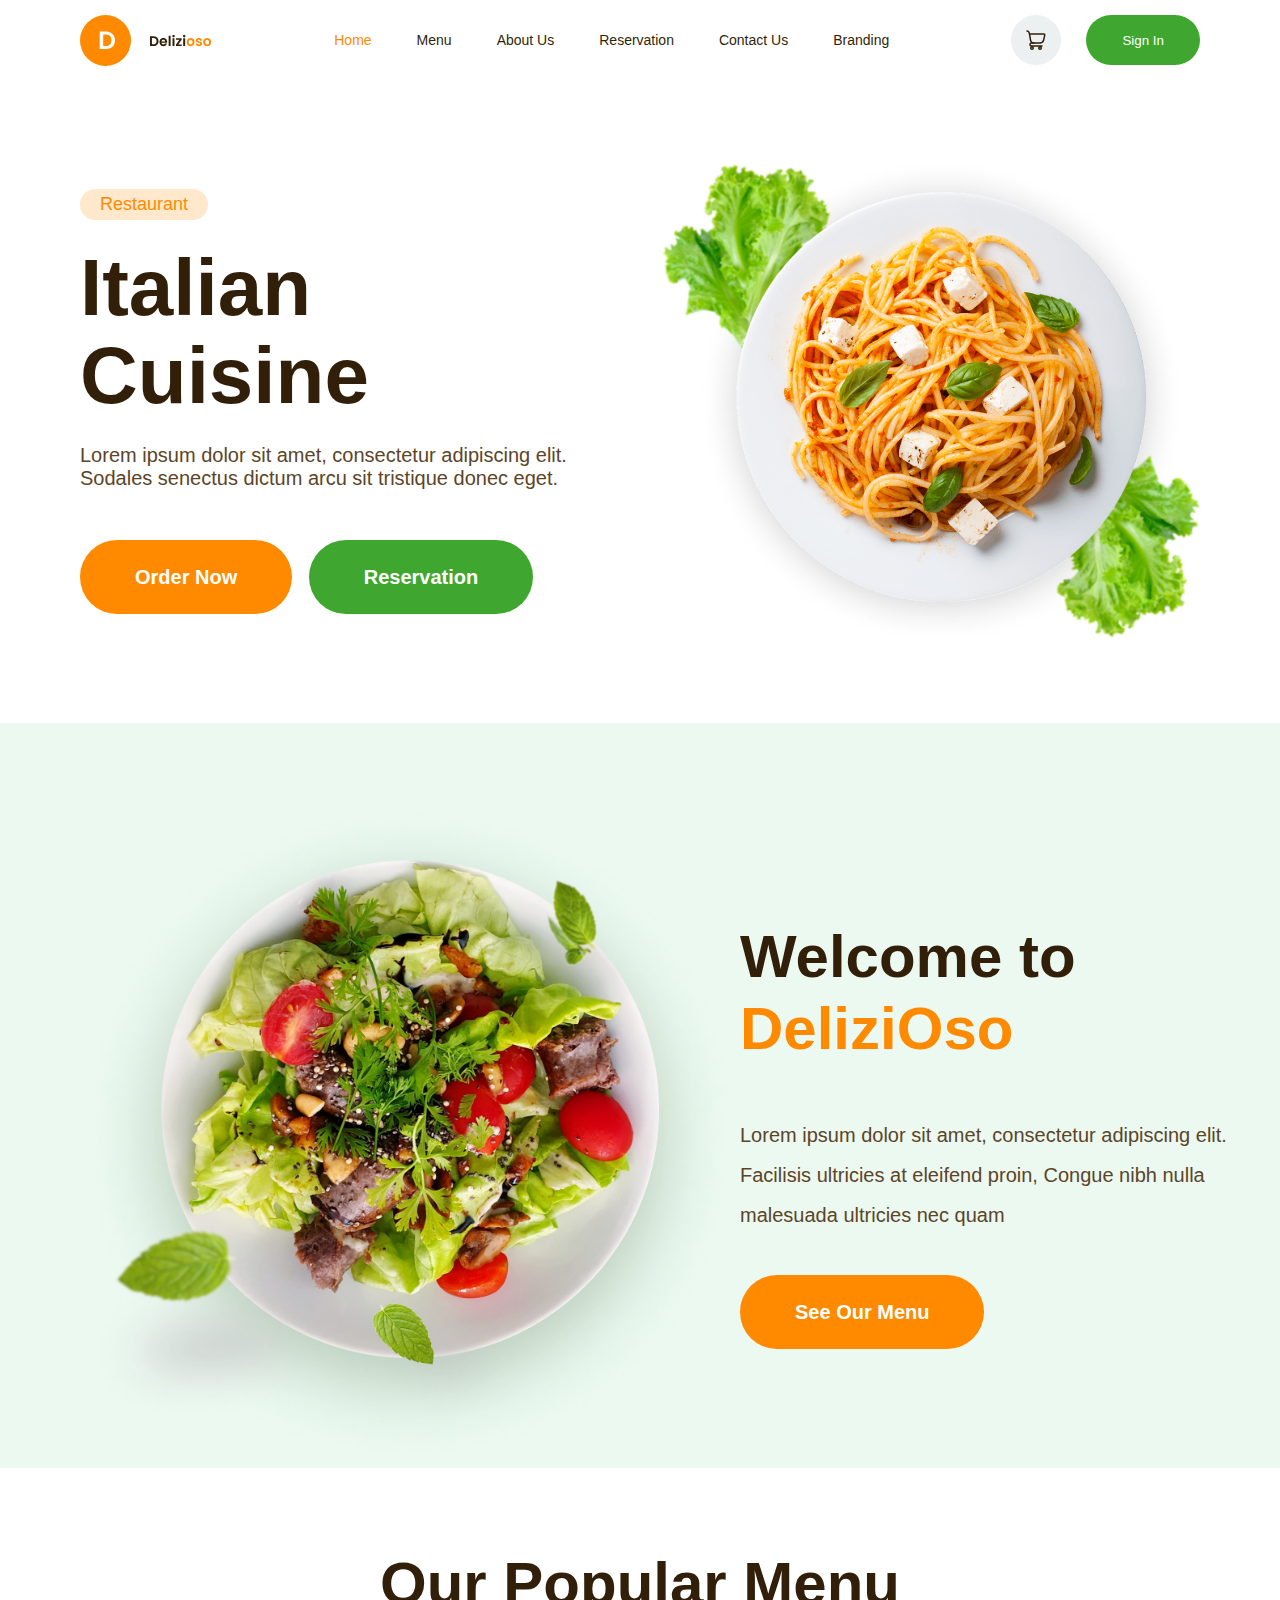
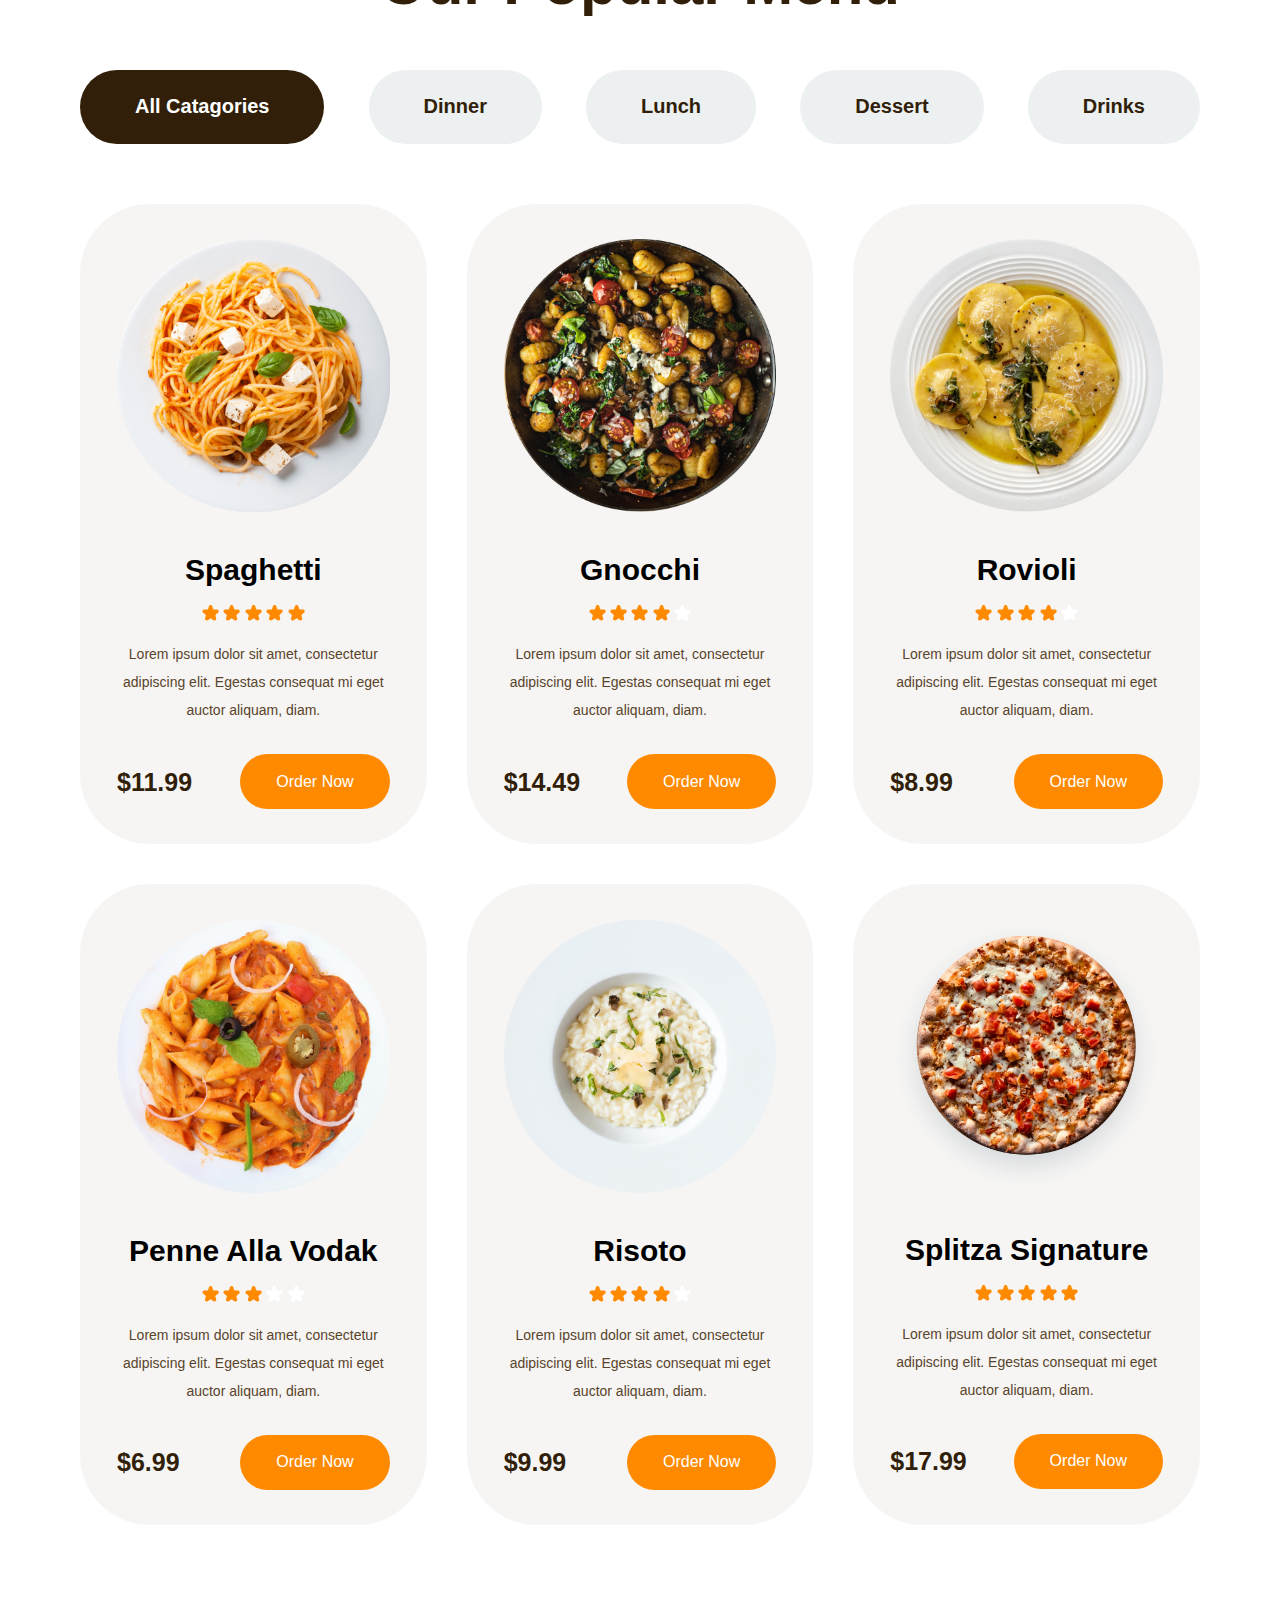
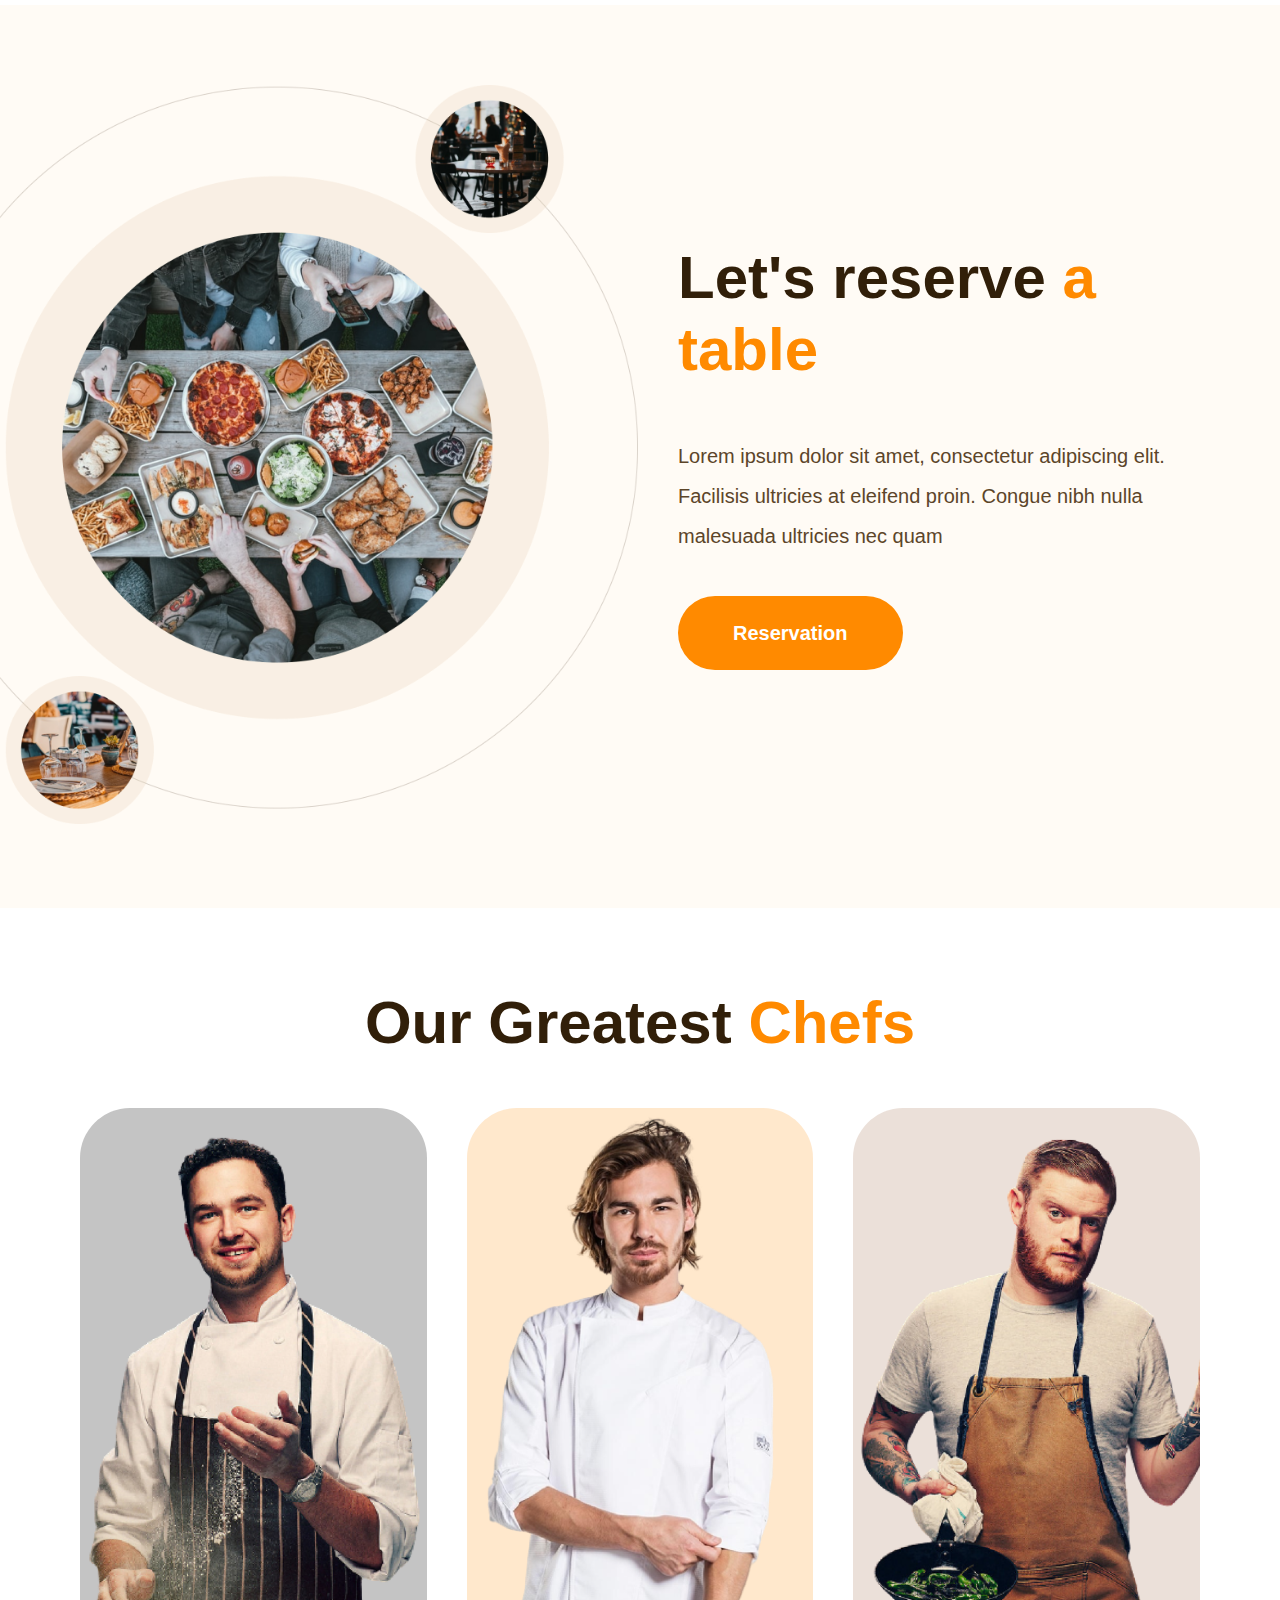
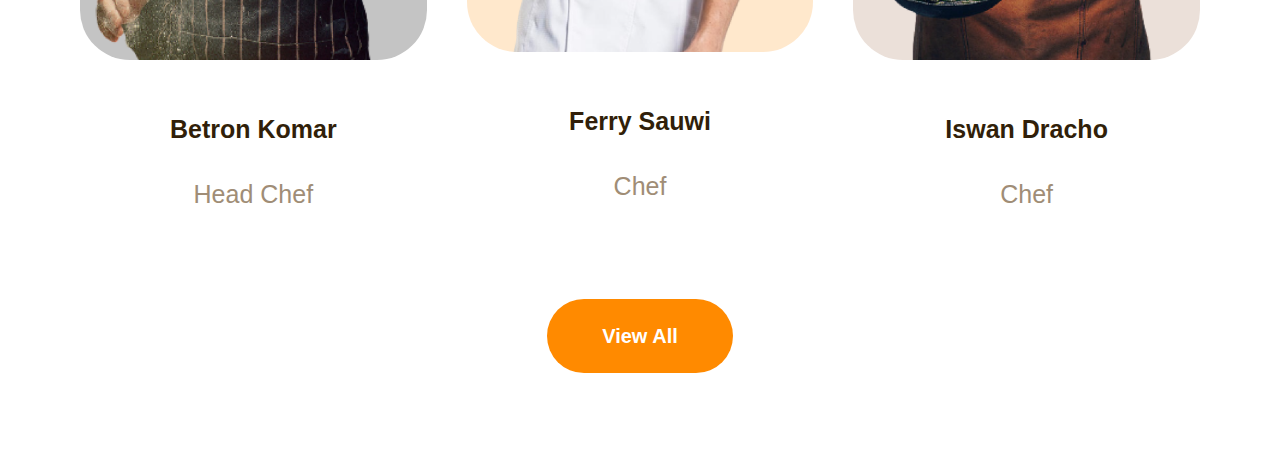
==== index.html @ f84aab70 "Create Chefs Section" ====
<!DOCTYPE html>
<html lang="en">
    <head>
        <meta charset="UTF-8" />
        <meta http-equiv="X-UA-Compatible" content="IE=edge" />
        <meta name="viewport" content="width=device-width, initial-scale=1.0" />
        <title>Restaurant Website</title>
        <link rel="stylesheet" href="./base.css" />
        <link rel="stylesheet" href="./styles.css" />
    </head>
    <body>
        <header class="header">
            <nav class="navigation">
                <img
                    src="./assets/logo-white.svg"
                    alt="DeliziOso"
                    class="logo-white"
                />
                <ul class="navigation__links">
                    <li><a href="" id="navigation__link">Home</a></li>
                    <li><a href="">Menu</a></li>
                    <li><a href="">About Us</a></li>
                    <li><a href="">Reservation</a></li>
                    <li><a href="">Contact Us</a></li>
                    <li><a href="./branding.html">Branding</a></li>
                </ul>
                <div class="navigation__actions">
                    <figure>
                        <img src="./assets/cart.svg" alt="Shopping Cart" />
                    </figure>
                    <button class="btn-small-green">Sign In</button>
                </div>
            </nav>
        </header>
        <section id="hero-section">
            <div class="hero-section__container">
                <div class="hero-section__left">
                    <span>Restaurant</span>
                    <h1 class="hero-section__heading">Italian Cuisine</h1>
                    <p class="hero-section__description">
                        Lorem ipsum dolor sit amet, consectetur adipiscing elit.
                        Sodales senectus dictum arcu sit tristique donec eget.
                    </p>
                    <div class="hero-section__cta">
                        <button class="btn-large-orange">Order Now</button>
                        <button class="btn-large-green">Reservation</button>
                    </div>
                </div>

                <div class="hero-section__right">
                    <img
                        src="./assets/hero.png"
                        alt="Spaghetti"
                        class="hero-section__img"
                    />
                </div>
            </div>
        </section>
        <section id="welcome-section">
            <div class="welcome-section__container">
                <figure class="welcome-section__left">
                    <img src="./assets/salad.png" alt="Salad" />
                </figure>

                <div class="welcome-section__right">
                    <h2>Welcome to <span>DeliziOso</span></h2>
                    <p>
                        Lorem ipsum dolor sit amet, consectetur adipiscing elit.
                        Facilisis ultricies at eleifend proin, Congue nibh nulla
                        malesuada ultricies nec quam
                    </p>
                    <button class="btn-large-orange">See Our Menu</button>
                </div>
            </div>
        </section>
        <section id="menu-section">
            <div class="menu-section__container">
                <h2>Our Popular Menu</h2>
                <div class="menu-section__filters">
                    <button class="btn-large-black">All Catagories</button>
                    <button class="btn-large-grey">Dinner</button>
                    <button class="btn-large-grey">Lunch</button>
                    <button class="btn-large-grey">Dessert</button>
                    <button class="btn-large-grey">Drinks</button>
                </div>
                <div class="menu-section__meals">
                    <div class="card">
                        <img
                            src="./assets/menu-spaghetti.png"
                            alt="Spaghetti"
                            class="card__img"
                        />
                        <h3 class="card__title">Spaghetti</h3>
                        <div class="menu-section__stars">
                            <img src="./assets/star-filled.svg" alt="" />
                            <img src="./assets/star-filled.svg" alt="" />
                            <img src="./assets/star-filled.svg" alt="" />
                            <img src="./assets/star-filled.svg" alt="" />
                            <img src="./assets/star-filled.svg" alt="" />
                        </div>
                        <p class="card__text">
                            Lorem ipsum dolor sit amet, consectetur adipiscing
                            elit. Egestas consequat mi eget auctor aliquam,
                            diam.
                        </p>
                        <div class="card__footer">
                            <span class="menu-section__price">$11.99</span>
                            <button class="btn-md-orange">Order Now</button>
                        </div>
                    </div>
                    <div class="card">
                        <img
                            src="./assets/menu-gnocchi.png"
                            alt="Gnocchi"
                            class="card__img"
                        />
                        <h3 class="card__title">Gnocchi</h3>
                        <div class="menu-section__stars">
                            <img src="./assets/star-filled.svg" alt="" />
                            <img src="./assets/star-filled.svg" alt="" />
                            <img src="./assets/star-filled.svg" alt="" />
                            <img src="./assets/star-filled.svg" alt="" />
                            <img src="./assets/star-empty.svg" alt="" />
                        </div>
                        <p class="card__text">
                            Lorem ipsum dolor sit amet, consectetur adipiscing
                            elit. Egestas consequat mi eget auctor aliquam,
                            diam.
                        </p>
                        <div class="card__footer">
                            <span class="menu-section__price">$14.49</span>
                            <button class="btn-md-orange">Order Now</button>
                        </div>
                    </div>
                    <div class="card">
                        <img
                            src="./assets/menu-rovioli.png"
                            alt="Rovioli"
                            class="card__img"
                        />
                        <h3 class="card__title">Rovioli</h3>
                        <div class="menu-section__stars">
                            <img src="./assets/star-filled.svg" alt="" />
                            <img src="./assets/star-filled.svg" alt="" />
                            <img src="./assets/star-filled.svg" alt="" />
                            <img src="./assets/star-filled.svg" alt="" />
                            <img src="./assets/star-empty.svg" alt="" />
                        </div>
                        <p class="card__text">
                            Lorem ipsum dolor sit amet, consectetur adipiscing
                            elit. Egestas consequat mi eget auctor aliquam,
                            diam.
                        </p>
                        <div class="card__footer">
                            <span class="menu-section__price">$8.99</span>
                            <button class="btn-md-orange">Order Now</button>
                        </div>
                    </div>
                    <div class="card">
                        <img
                            src="./assets/menu-penne-alla-vodak.png"
                            alt="Penne-Alla-Vodak"
                            class="card__img"
                        />
                        <h3 class="card__title">Penne Alla Vodak</h3>
                        <div class="menu-section__stars">
                            <img src="./assets/star-filled.svg" alt="" />
                            <img src="./assets/star-filled.svg" alt="" />
                            <img src="./assets/star-filled.svg" alt="" />
                            <img src="./assets/star-empty.svg" alt="" />
                            <img src="./assets/star-empty.svg" alt="" />
                        </div>
                        <p class="card__text">
                            Lorem ipsum dolor sit amet, consectetur adipiscing
                            elit. Egestas consequat mi eget auctor aliquam,
                            diam.
                        </p>
                        <div class="card__footer">
                            <span class="menu-section__price">$6.99</span>
                            <button class="btn-md-orange">Order Now</button>
                        </div>
                    </div>
                    <div class="card">
                        <img
                            src="./assets/menu-risoto.png"
                            alt="Risoto"
                            class="card__img"
                        />
                        <h3 class="card__title">Risoto</h3>
                        <div class="menu-section__stars">
                            <img src="./assets/star-filled.svg" alt="" />
                            <img src="./assets/star-filled.svg" alt="" />
                            <img src="./assets/star-filled.svg" alt="" />
                            <img src="./assets/star-filled.svg" alt="" />
                            <img src="./assets/star-empty.svg" alt="" />
                        </div>
                        <p class="card__text">
                            Lorem ipsum dolor sit amet, consectetur adipiscing
                            elit. Egestas consequat mi eget auctor aliquam,
                            diam.
                        </p>
                        <div class="card__footer">
                            <span class="menu-section__price">$9.99</span>
                            <button class="btn-md-orange">Order Now</button>
                        </div>
                    </div>
                    <div class="card">
                        <img
                            src="./assets/menu-splitza.png"
                            alt="Splitza Signature"
                            class="card__img"
                        />
                        <h3 class="card__title">Splitza Signature</h3>
                        <div class="menu-section__stars">
                            <img src="./assets/star-filled.svg" alt="" />
                            <img src="./assets/star-filled.svg" alt="" />
                            <img src="./assets/star-filled.svg" alt="" />
                            <img src="./assets/star-filled.svg" alt="" />
                            <img src="./assets/star-filled.svg" alt="" />
                        </div>
                        <p class="card__text">
                            Lorem ipsum dolor sit amet, consectetur adipiscing
                            elit. Egestas consequat mi eget auctor aliquam,
                            diam.
                        </p>
                        <div class="card__footer">
                            <span class="menu-section__price">$17.99</span>
                            <button class="btn-md-orange">Order Now</button>
                        </div>
                    </div>
                </div>
            </div>
        </section>
        <section id="reservation-section">
            <div class="reservation-section__container">
                <figure class="reservation-section__left">
                    <img
                        src="./assets/reservation.png"
                        alt="People gathering for food"
                    />
                </figure>

                <div class="reservation-section__right">
                    <h2>Let's reserve <span>a table</span></h2>
                    <p>
                        Lorem ipsum dolor sit amet, consectetur adipiscing elit.
                        Facilisis ultricies at eleifend proin. Congue nibh nulla
                        malesuada ultricies nec quam
                    </p>
                    <button class="btn-large-orange">Reservation</button>
                </div>
            </div>
        </section>
        <section id="chefs-section">
            <div class="chefs-section__container">
                <h2>Our Greatest <span>Chefs</span></h2>
                <div class="chefs-section__chefs">
                    <div class="chefs-section__chef">
                        <img src="./assets/betran.png" alt="Betran Chef" />
                        <h4>Betron Komar</h4>
                        <p>Head Chef</p>
                    </div>

                    <div class="chefs-section__chef">
                        <img src="./assets/ferry.png" alt="Ferry Chef" />
                        <h4>Ferry Sauwi</h4>
                        <p>Chef</p>
                    </div>

                    <div class="chefs-section__chef">
                        <img src="./assets/iswan.png" alt="Iswan Chef" />
                        <h4>Iswan Dracho</h4>
                        <p>Chef</p>
                    </div>
                </div>
                <button class="btn-large-orange">View All</button>
            </div>
        </section>
    </body>
</html>
---- base.css ----
* {
    padding: 0;
    margin: 0;
    box-sizing: border-box;
}

body {
    font-family: "Poppins", sans-serif;
}

ul {
    list-style-type: none;
}

a {
    text-decoration: none;
}

.btn-small-green {
    height: 50px;
    color: #ffffff;
    background-color: #3fa72f;
    border-radius: 133px;
    border: none;
    padding-left: 36px;
    padding-right: 36px;
    cursor: pointer;
}

.btn-large-green {
    height: 74px;
    color: #ffffff;
    font-size: 20px;
    font-weight: 600;
    background-color: #3fa72f;
    border: none;
    border-radius: 162px;
    padding-right: 55px;
    padding-left: 55px;
    cursor: pointer;
}

.btn-large-orange {
    height: 74px;
    color: #ffffff;
    font-size: 20px;
    font-weight: 600;
    background-color: #ff8a00;
    border: none;
    border-radius: 162px;
    padding-right: 55px;
    padding-left: 55px;
    cursor: pointer;
}

.btn-md-orange {
    height: 55px;
    color: #ffffff;
    font-size: 16px;
    font-weight: 400;
    background-color: #ff8a00;
    border: none;
    border-radius: 162px;
    padding-right: 36px;
    padding-left: 36px;
    cursor: pointer;
}

.btn-large-black {
    height: 74px;
    color: #ffffff;
    font-size: 20px;
    font-weight: 600;
    background-color: #311f09;
    border: none;
    border-radius: 162px;
    padding-right: 55px;
    padding-left: 55px;
    cursor: pointer;
}

.btn-large-grey {
    height: 74px;
    color: #311f09;
    font-size: 20px;
    font-weight: 600;
    background-color: #ecf0f1;
    border: none;
    border-radius: 162px;
    padding-right: 55px;
    padding-left: 55px;
    cursor: pointer;
}

.btn-large-white {
    height: 74px;
    color: #311f09;
    font-size: 20px;
    font-weight: 600;
    background-color: #ffffff;
    border: none;
    border-radius: 162px;
    padding-right: 55px;
    padding-left: 55px;
    cursor: pointer;
---- styles.css ----
/* Header */

.header {
    height: 80px;
}

.logo-white {
    height: 51px;
}

.navigation {
    max-width: 1440px;
    margin: 0 auto;

    display: flex;
    justify-content: space-between;
    align-items: center;
    height: 100%;
    padding-left: 80px;
    padding-right: 80px;
}

.navigation__links {
    display: flex;
    gap: 45px;
    align-items: center;
}

.navigation__links li a {
    color: #311f09;
    font-size: 14px;
}

.navigation__links li a:hover {
    color: #ff8a00;
}

#navigation__link {
    color: #ff8a00;
}

/* .navigation__links li:first-child a {
    color: #ff8a00;
} */

/* .navigation__links .navigation__link {
    color: #ff8a00;
} */

.navigation__actions {
    display: flex;
    align-items: center;
    /* gap: 25px; */
}

.navigation__actions img {
    height: 24px;
    width: 24px;
}

.navigation__actions figure {
    height: 50px;
    width: 50px;
    background-color: #ecf0f1;
    border-radius: 50%;
    display: flex;
    align-items: center;
    justify-content: center;
    margin-right: 25px;
}

/* Hero Section */

.hero-section__container {
    max-width: 1440px;
    /*padding-left: 80px;
    padding-right: 80px;
    padding-top: 80px;
    padding-bottom: 80px;*/
    padding: 80px;
    margin: 0 auto;

    display: flex;
    align-items: center;
    gap: 40px;
}

.hero-section__left {
    width: 50%;
}

.hero-section__right {
    width: 50%;
}

.hero-section__img {
    width: 100%;
    height: auto;
}

.hero-section__left span {
    display: block;
    width: max-content;
    margin-bottom: 24px;
    background-color: #ff8a0033;
    color: #ff8a00;
    font-size: 18px;
    border-radius: 123px;
    padding: 5px 20px;
}

.hero-section__heading {
    margin-bottom: 24px;
    color: #311f09;
    font-size: 80px;
    font-weight: 600;
    line-height: 88px;
}

.hero-section__description {
    margin-bottom: 50px;
    color: #5c4529;
    font-size: 20px;
}

.hero-section__cta button:first-child {
    margin-right: 12px;
}

/* Welcome Section */

#welcome-section {
    background-color: #3fc66e1a;
}

.welcome-section__container {
    max-width: 1440px;
    margin: 0 auto;

    display: flex;
    align-items: center;
    padding-top: 80px;
    padding-left: 80px;
}

.welcome-section__left {
    width: 55%;
}

.welcome-section__left img {
    width: 100%;
    height: auto;
}

.welcome-section__right {
    width: 45%;
}

.welcome-section__right h2 {
    font-size: 60px;
    line-height: 72px;
    color: #311f09;
    margin-bottom: 50px;
}

.welcome-section__right h2 span {
    color: #ff8a00;
}

.welcome-section__right p {
    color: #5c4529;
    font-size: 20px;
    line-height: 40px;
    margin-bottom: 40px;
}

/* Menu Section */

.menu-section__container {
    max-width: 1440px;
    margin: 0 auto;
    padding: 80px;
}

.menu-section__container h2 {
    text-align: center;
    font-size: 60px;
    line-height: 72px;
    color: #311f09;
    margin-bottom: 50px;
}

.menu-section__filters {
    display: flex;
    justify-content: space-between;
    margin-bottom: 60px;
}

.menu-section__meals {
    display: flex;
    flex-wrap: wrap;
    gap: 40px;
}

.menu-section__stars {
    margin-bottom: 15px;
    margin-right: auto;
    margin-left: auto;
    width: max-content;
}

.menu-section__price {
    font-size: 25px;
    line-height: 38px;
    color: #311f09;
    font-weight: 600;
}

.card {
    width: calc((100% - 80px) / 3);

    padding: 35px 37px;
    background-color: #d0ccc733;
    border-radius: 70px;
}

.card__img {
    width: 100%;
    height: auto;
    margin-bottom: 24px;
}

.card__title {
    font-size: 30px;
    line-height: 60px;
    font-weight: 600;

    margin-bottom: 5px;
    text-align: center;
}

.card__text {
    font-size: 14px;
    line-height: 28px;
    color: #59442b;
    text-align: center;
    margin-bottom: 30px;
    text-align: center;
}

.card__footer {
    display: flex;
    align-items: center;
    justify-content: space-between;
}

/* Reservation Section */

#reservation-section {
    background-color: #fff4e766;
}

.reservation-section__container {
    padding-left: 0;
    padding-right: 80px;
    padding-top: 80px;
    padding-bottom: 80px;
    max-width: 1440px;
    margin: 0 auto;

    display: flex;
    align-items: center;
    gap: 40px;
}

.reservation-section__left {
    width: 55%;
}

.reservation-section__left img {
    width: 100%;
    height: auto;
}

.reservation-section__right {
    width: 45%;
}

.reservation-section__right h2 {
    font-size: 60px;
    line-height: 72px;
    color: #311f09;
    margin-bottom: 50px;
}

.reservation-section__right span {
    color: #ff8a00;
}

.reservation-section__right p {
    color: #5c4529;
    font-size: 20px;
    line-height: 40px;
    margin-bottom: 40px;
}

/* Chefs Section */

#chefs-section {
    text-align: center;
}

.chefs-section__container {
    max-width: 1440px;
    margin: 0 auto;
    padding: 80px;
}

.chefs-section__container h2 {
    font-size: 60px;
    line-height: 70px;
    color: #311f09;
    margin-bottom: 50px;
}

.chefs-section__container h2 span {
    color: #ff8a00;
}

.chefs-section__chefs {
    display: flex;
    gap: 40px;
    margin-bottom: 80px;
}

.chefs-section__container .btn-large-orange {
    display: block;
    margin: 0 auto;
}

.chefs-section__chef {
    width: calc((100% - 80px) / 3);
}

.chefs-section__chefs img {
    width: 100%;
    height: auto;
    border-radius: 50px;
    margin-bottom: 40px;
}

.chefs-section__chef:first-child img {
    background-color: #c4c4c4;
}

.chefs-section__chef:nth-child(2) img {
    background-color: #ff8a0033;
}

.chefs-section__chef:last-child img {
    background-color: #9d654233;
}

.chefs-section__chef h4 {
    margin-bottom: 15px;
    color: #311f09;
    font-weight: 600;
    font-size: 25px;
    line-height: 50px;
}

.chefs-section__chef p {
    color: #a08d76;
    font-weight: 400;
    font-size: 25px;
    line-height: 50px;
}
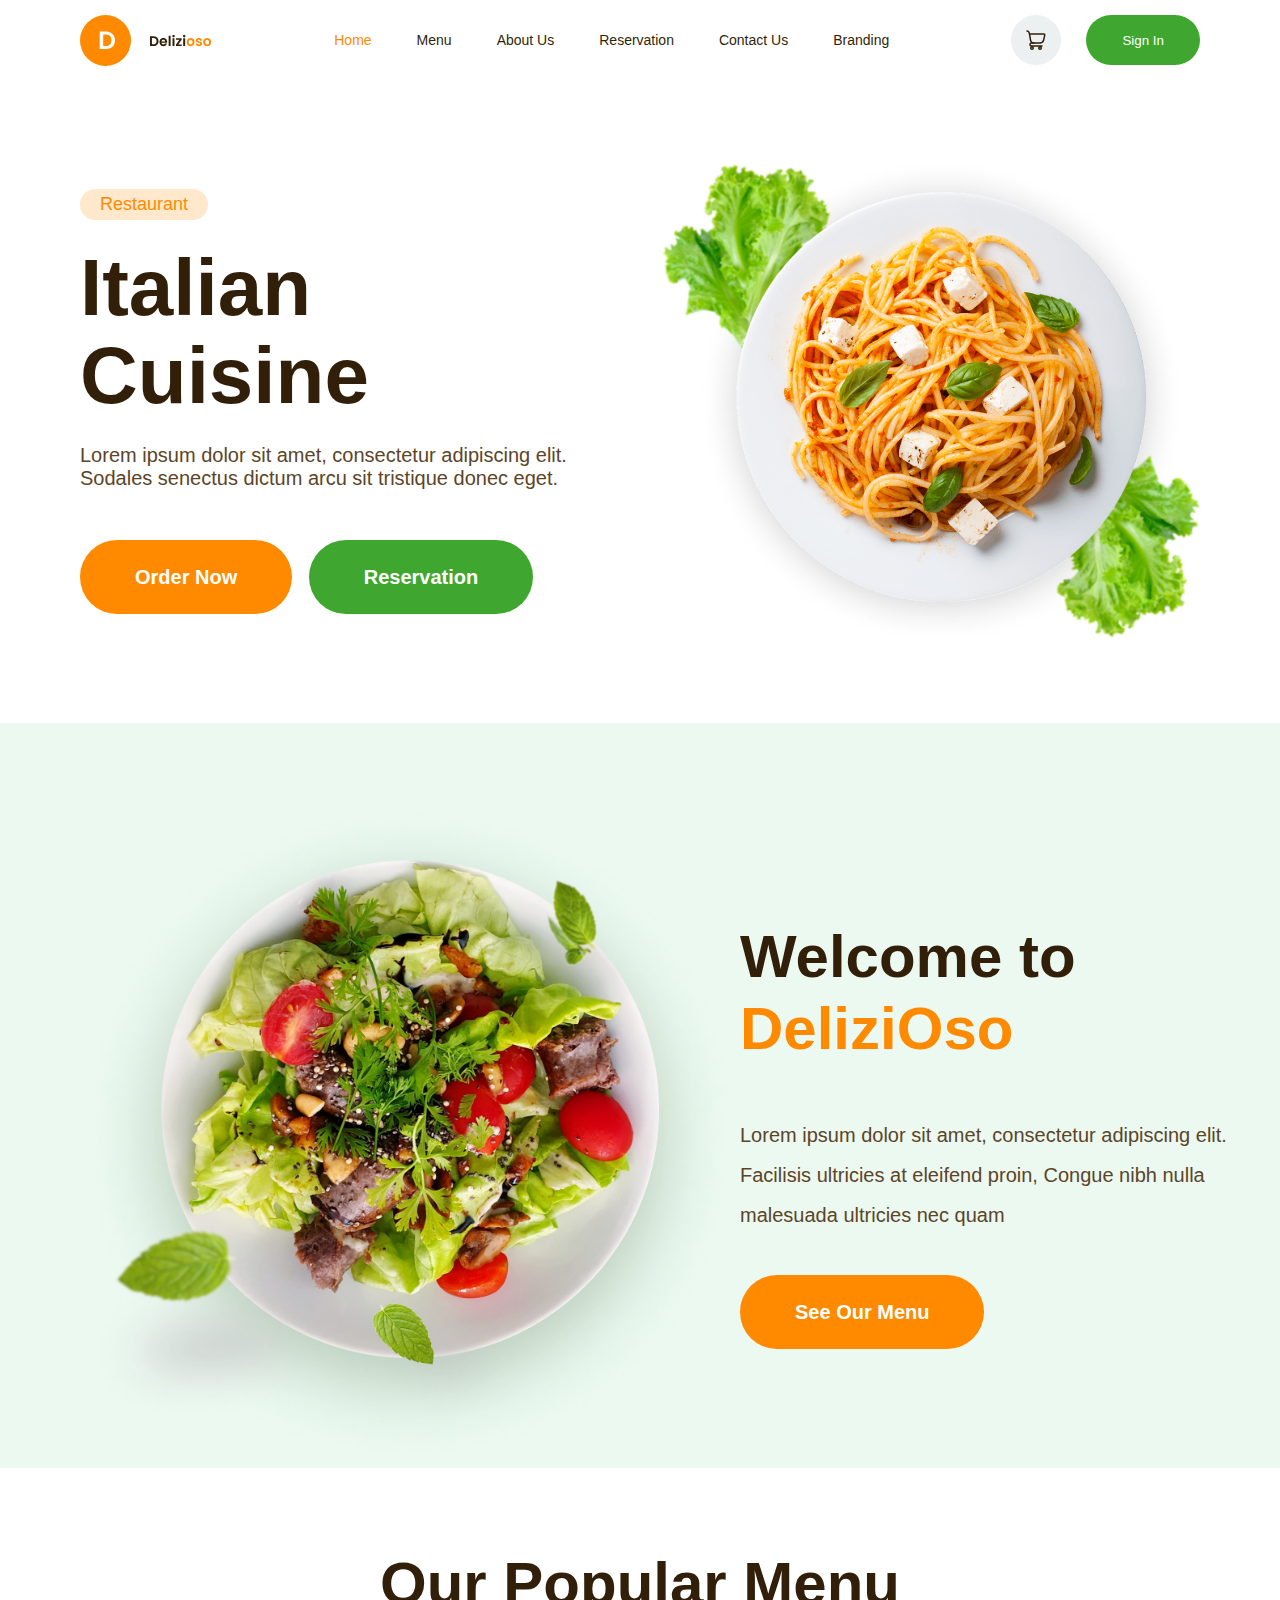
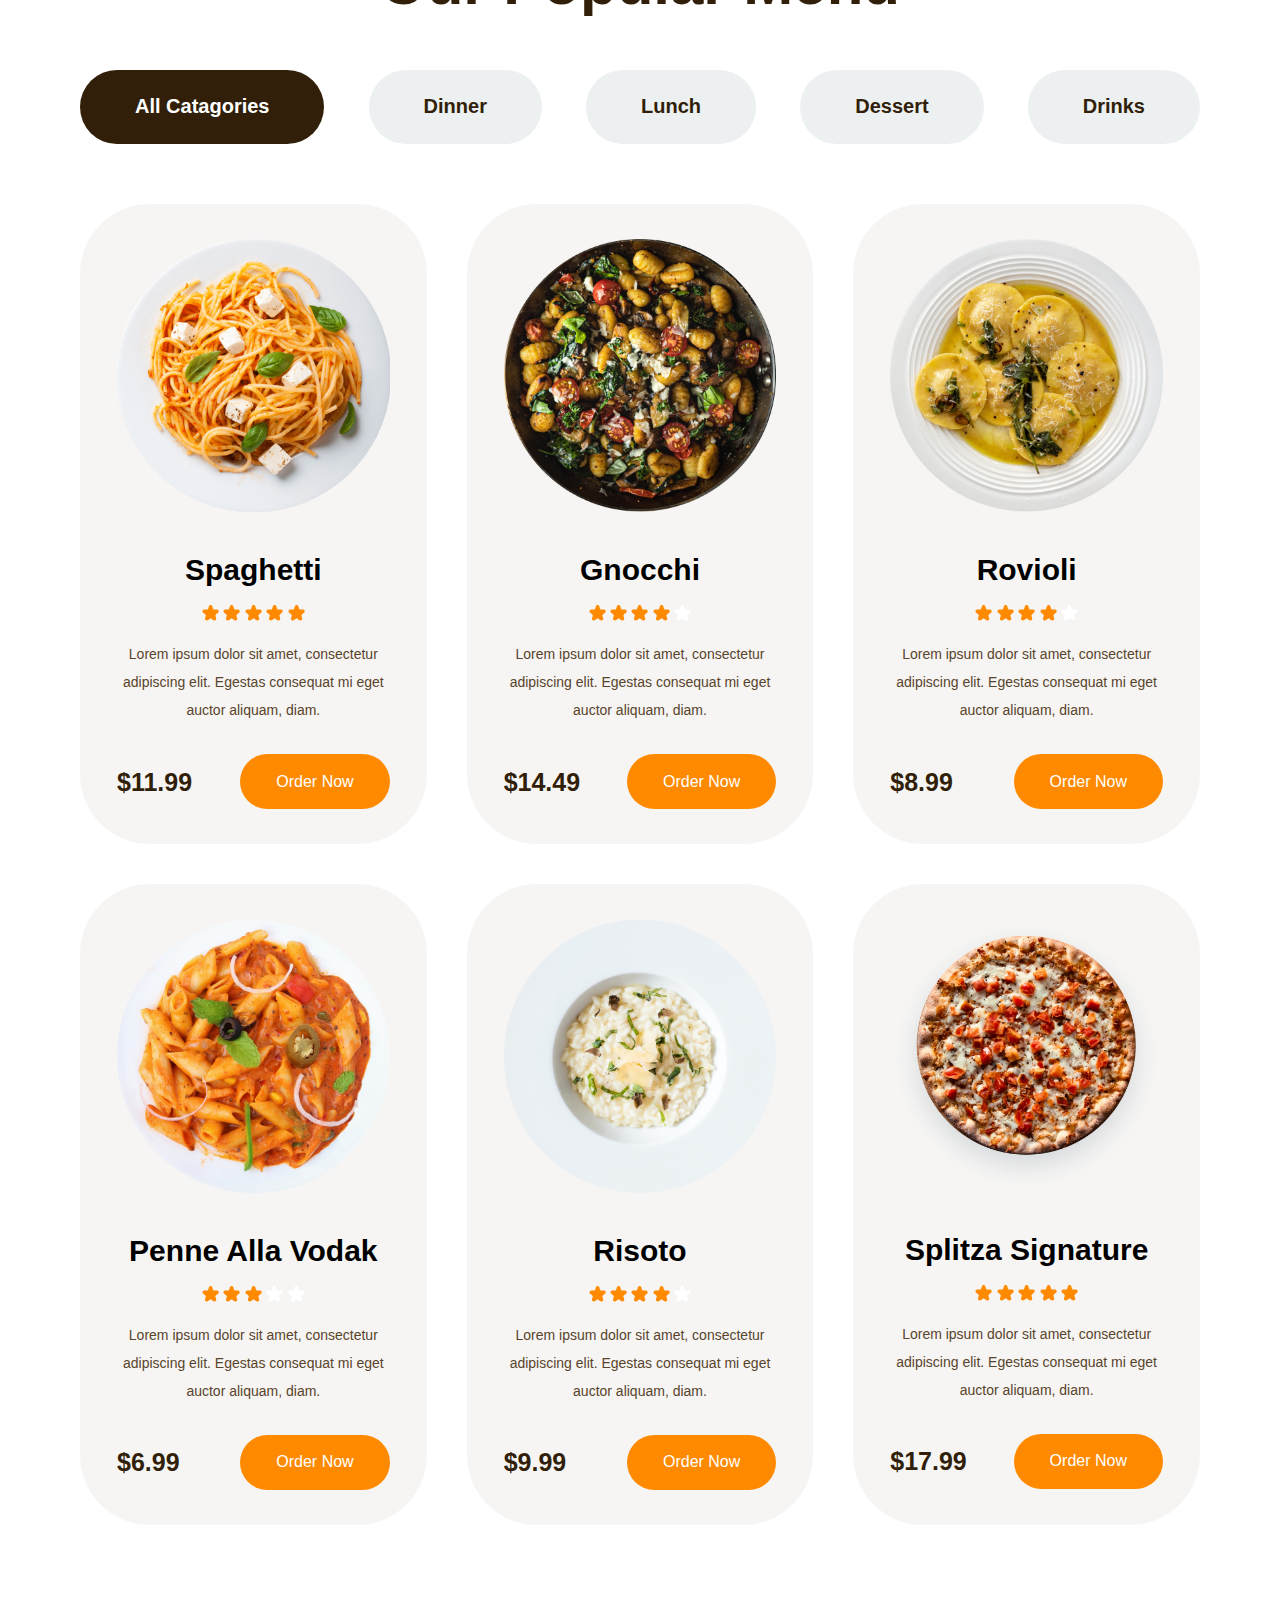
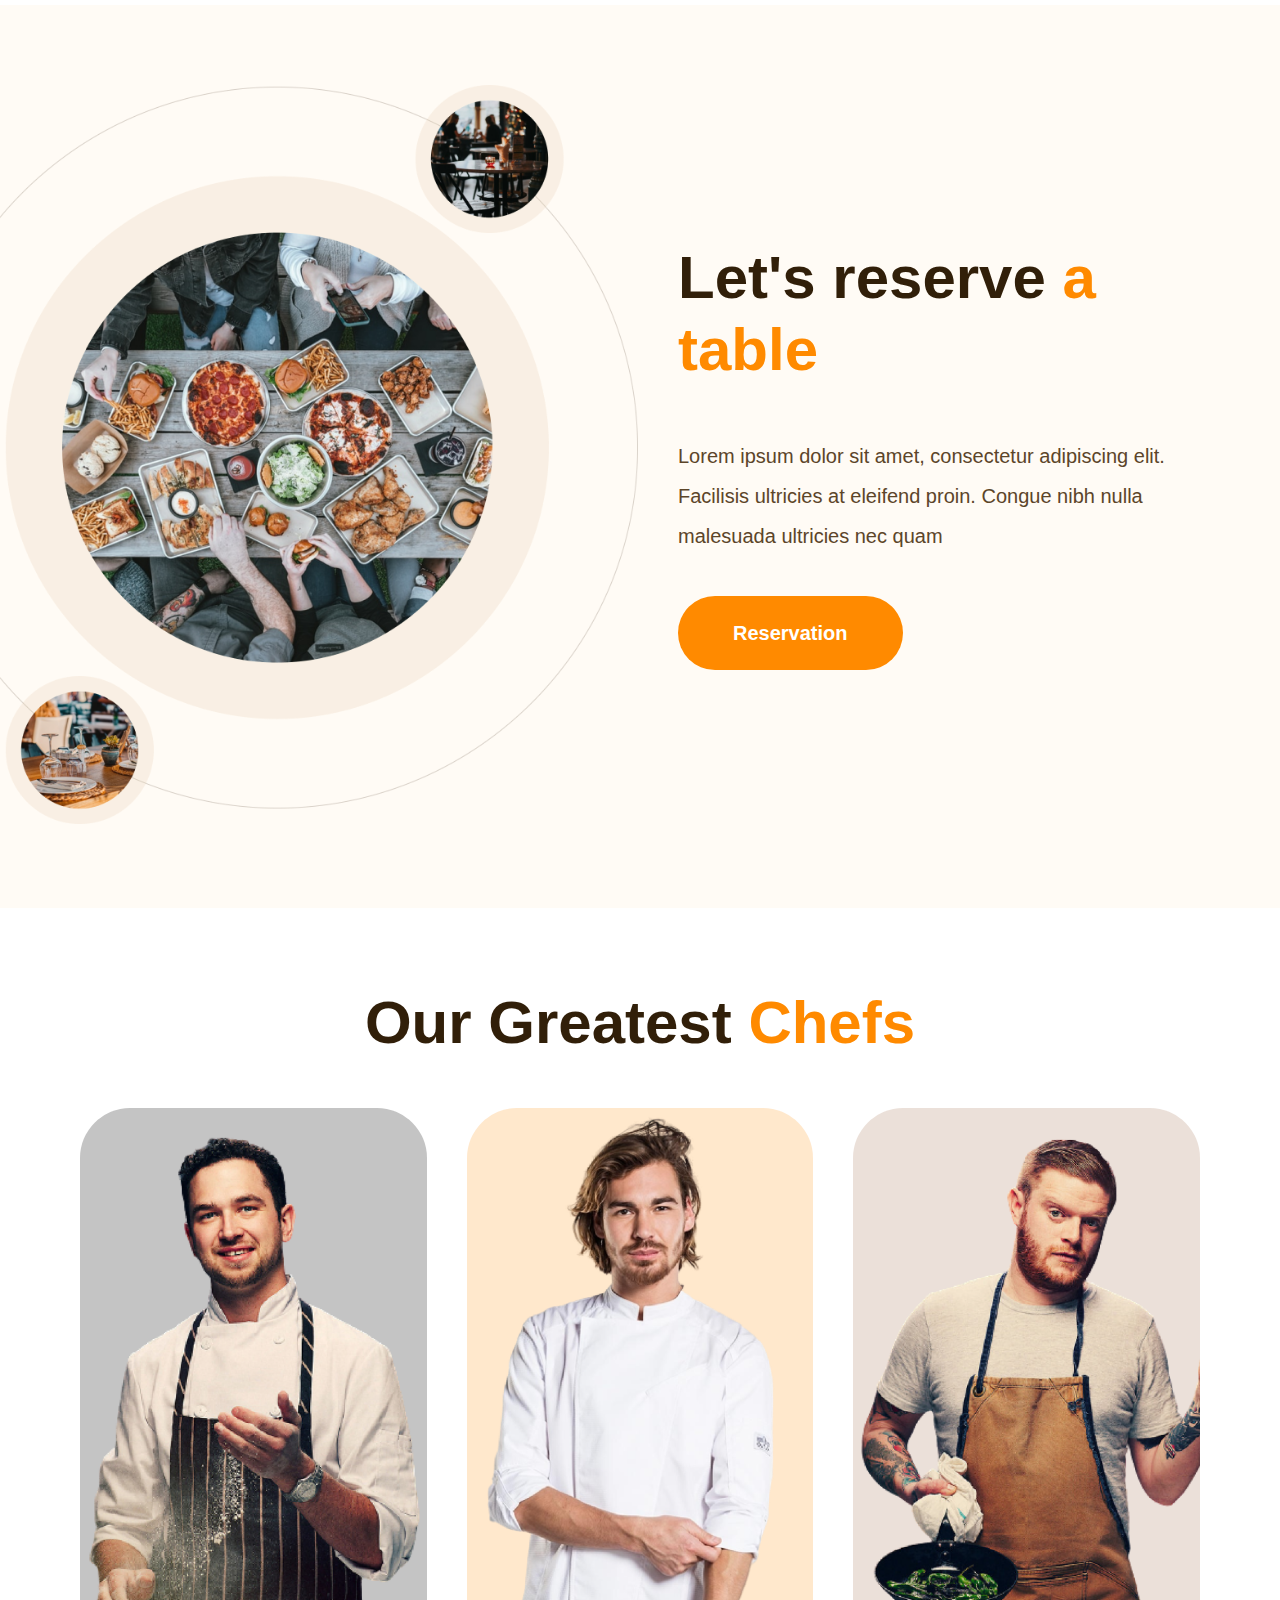
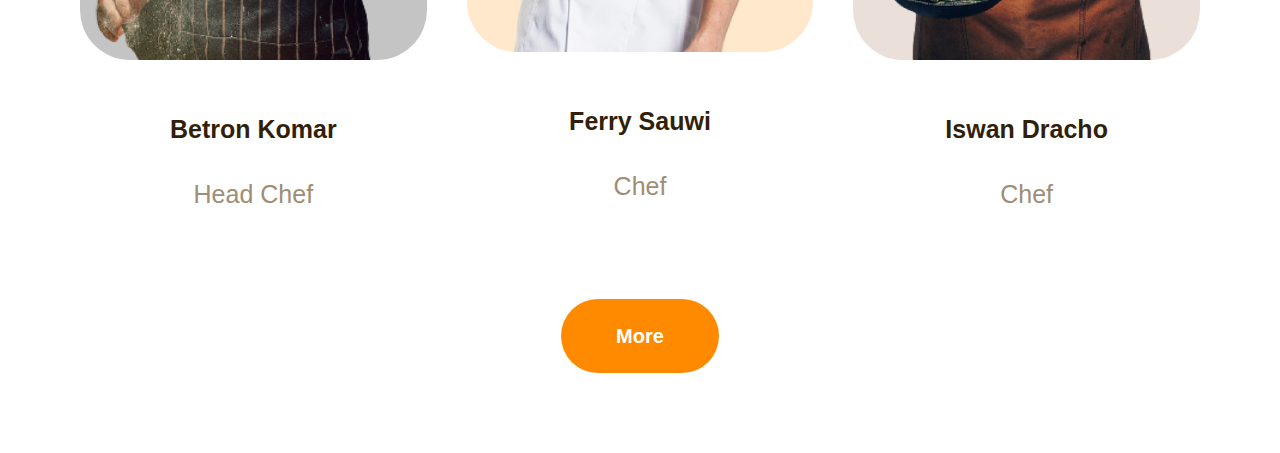
==== commit 17b6b50d: "Change button text" ====
--- a/index.html
+++ b/index.html
@@ -273,7 +273,7 @@
                         <p>Chef</p>
                     </div>
                 </div>
-                <button class="btn-large-orange">View All</button>
+                <button class="btn-large-orange">More</button>
             </div>
         </section>
     </body>
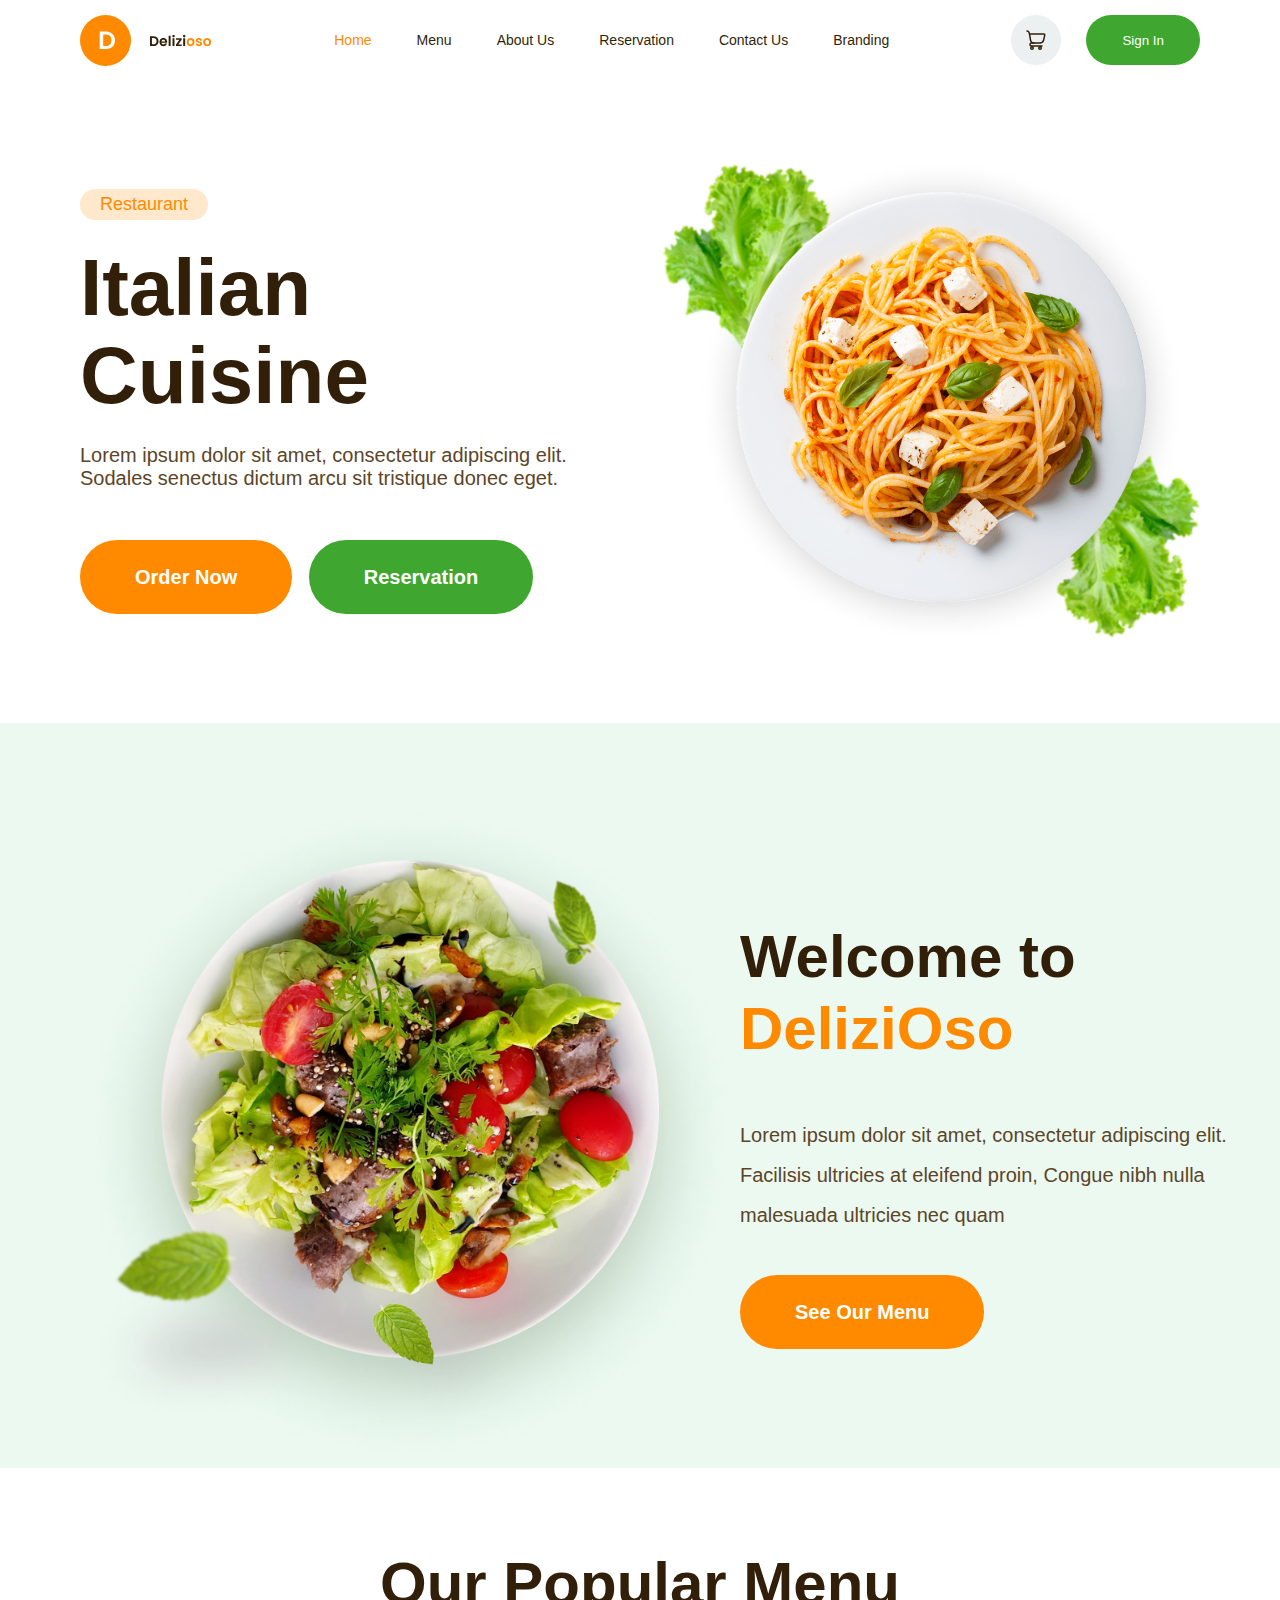
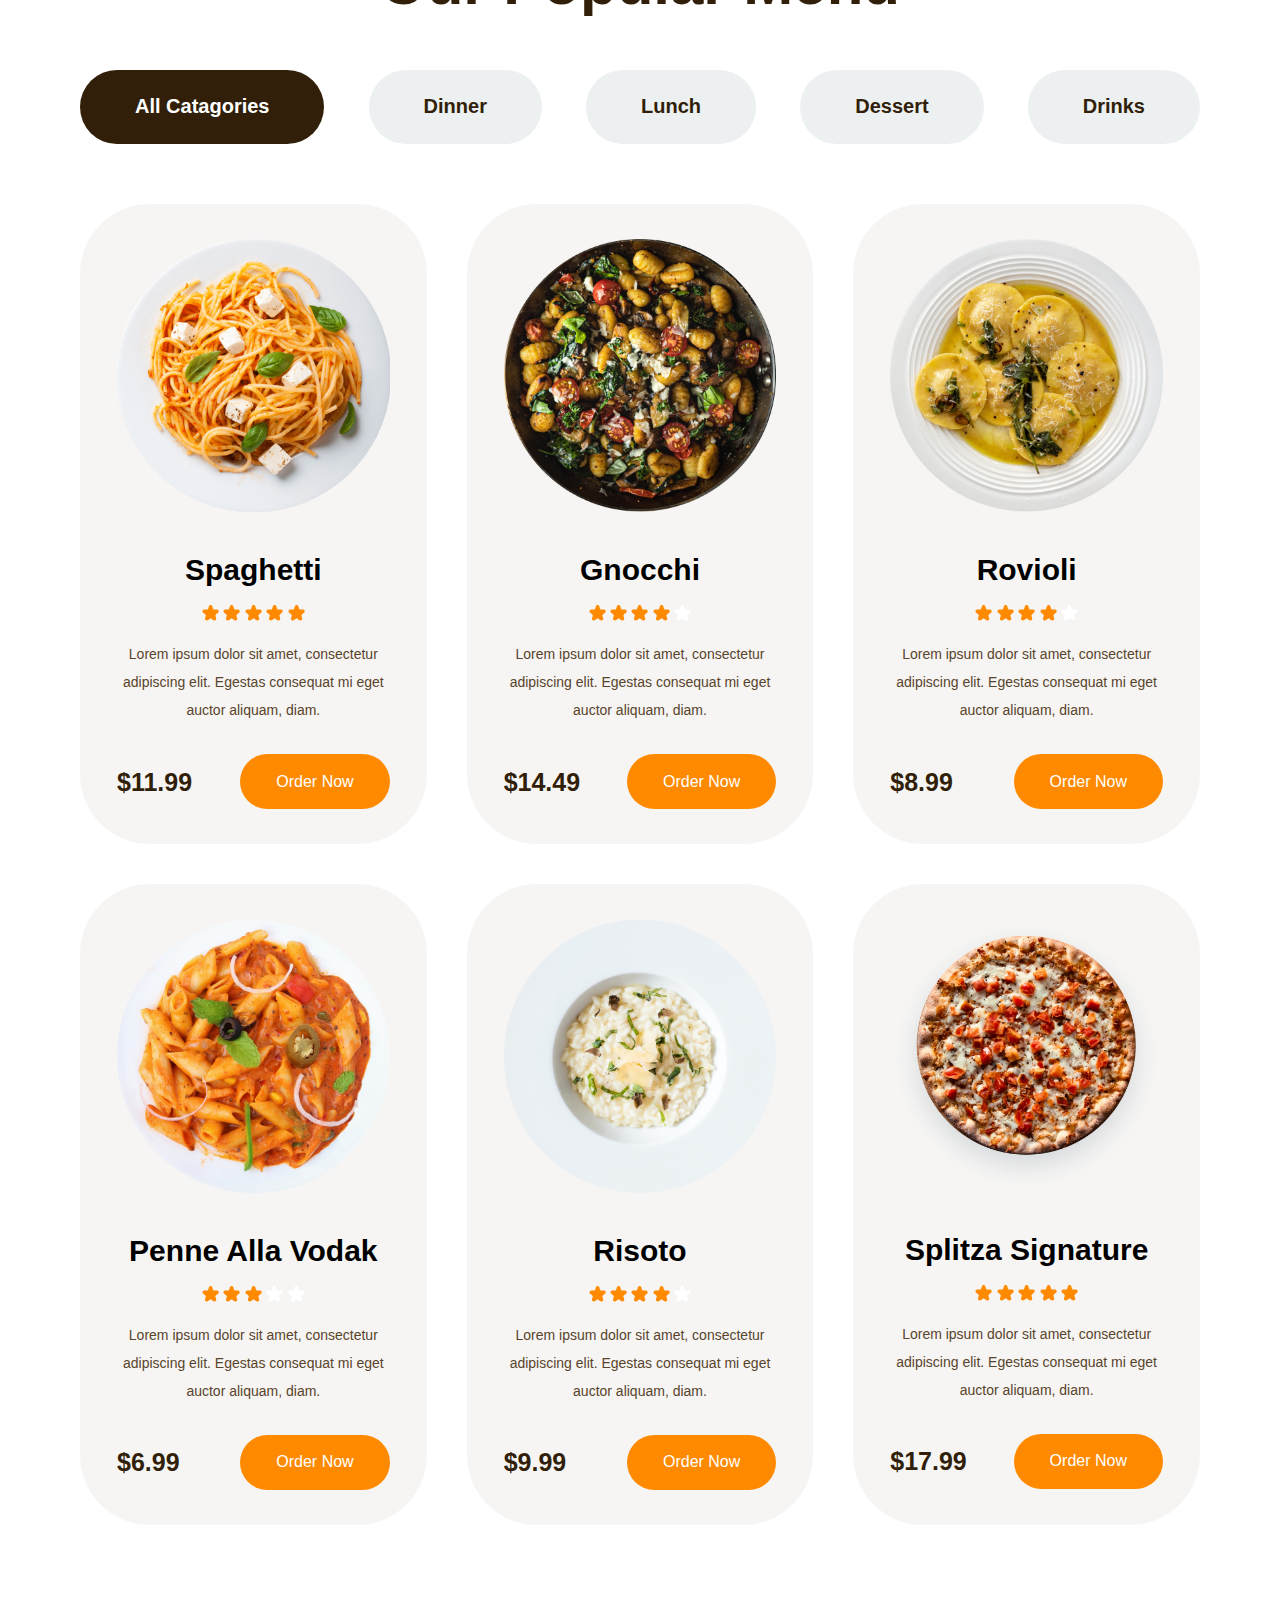
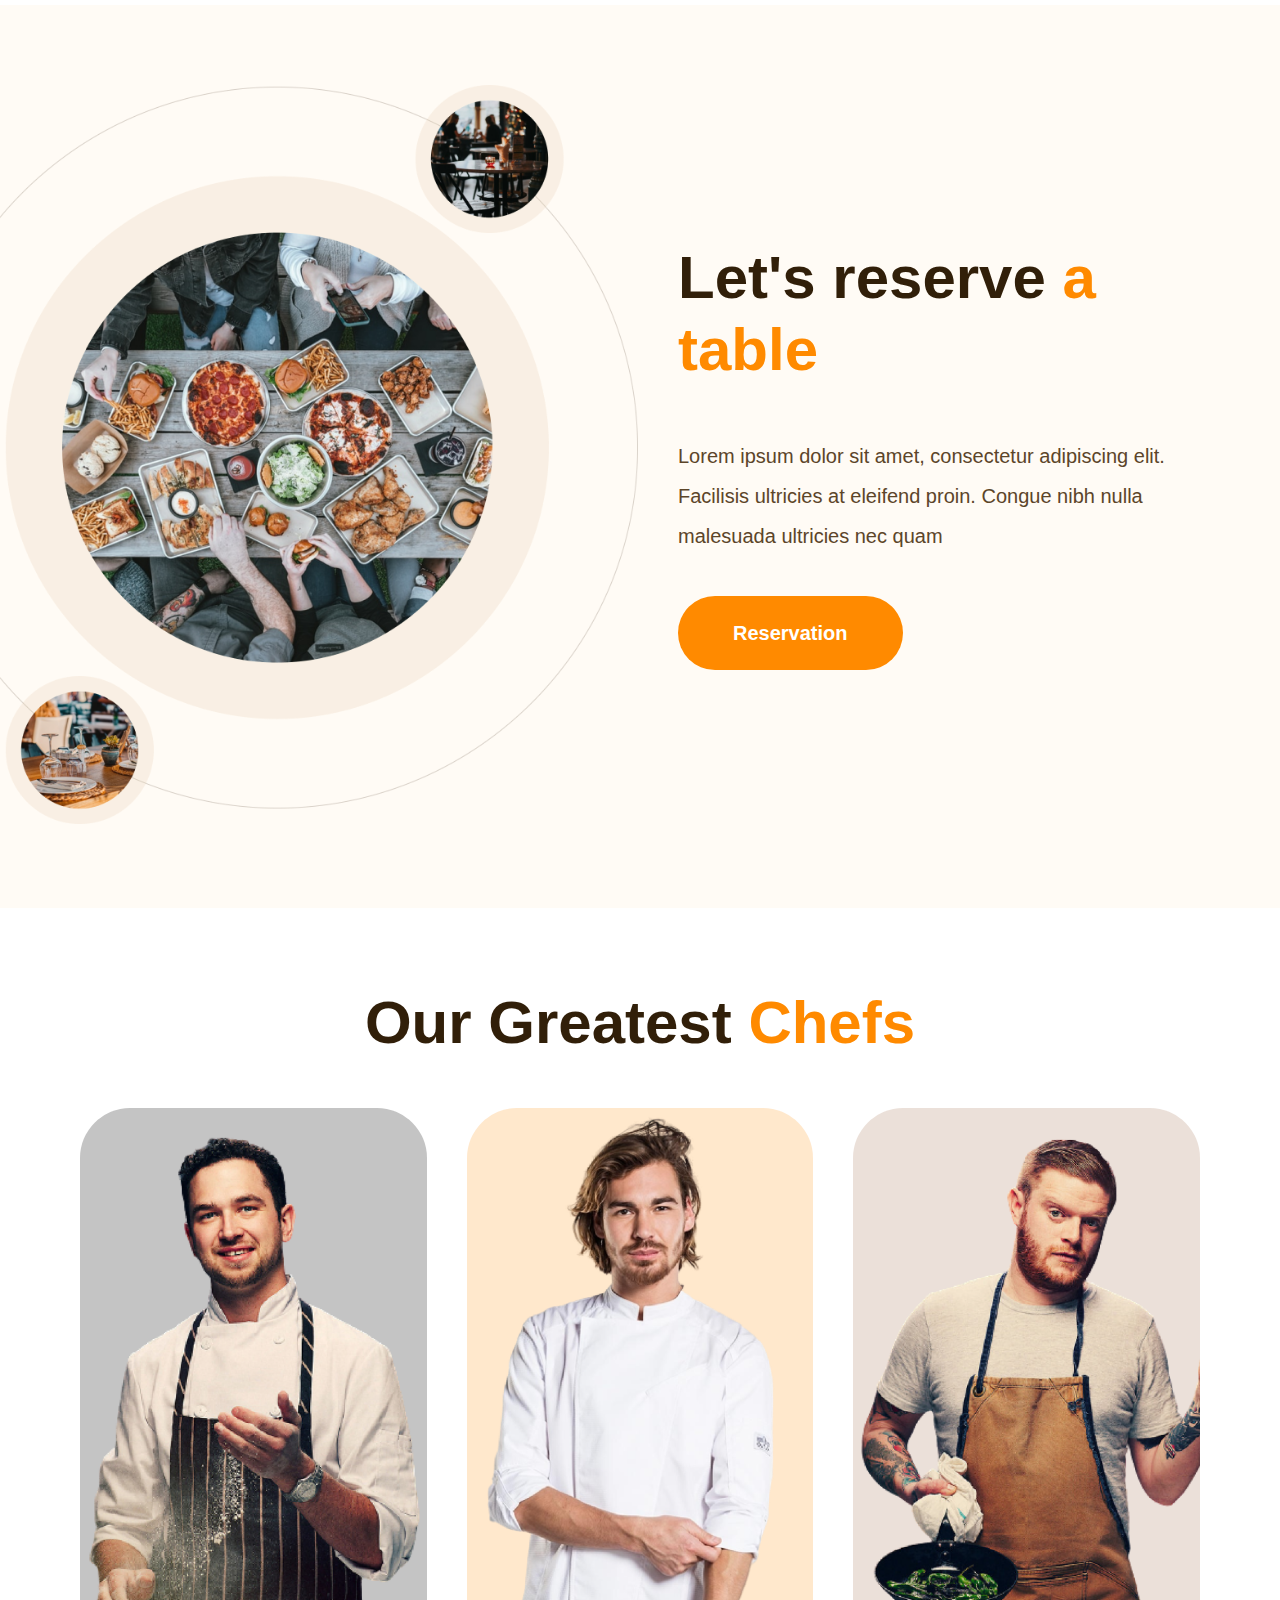
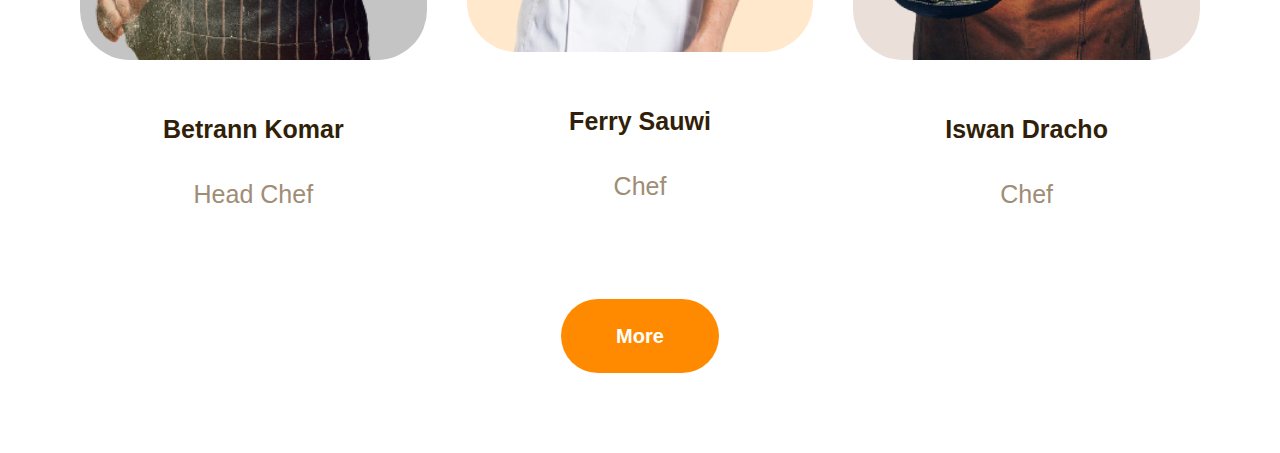
==== commit 42996bd9: "Fix typo: Chef's name" ====
--- a/index.html
+++ b/index.html
@@ -257,7 +257,7 @@
                 <div class="chefs-section__chefs">
                     <div class="chefs-section__chef">
                         <img src="./assets/betran.png" alt="Betran Chef" />
-                        <h4>Betron Komar</h4>
+                        <h4>Betrann Komar</h4>
                         <p>Head Chef</p>
                     </div>
 
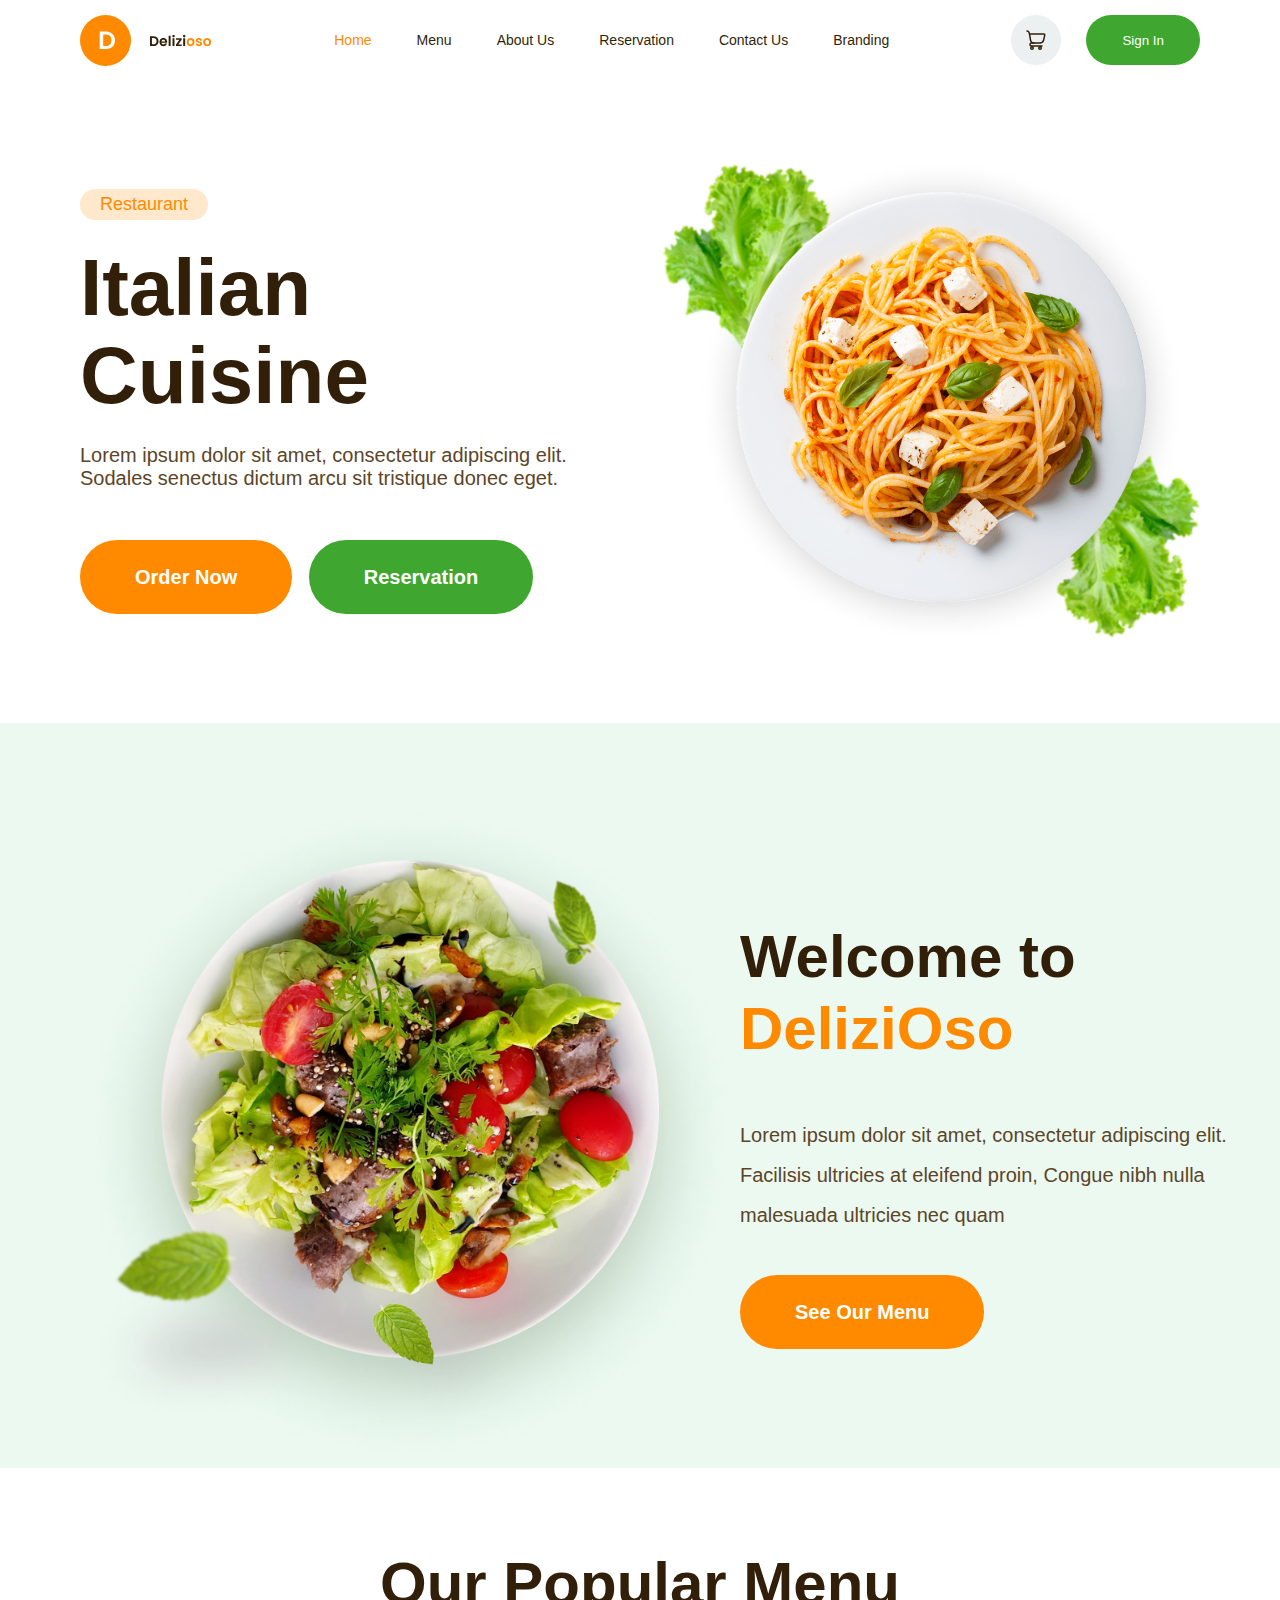
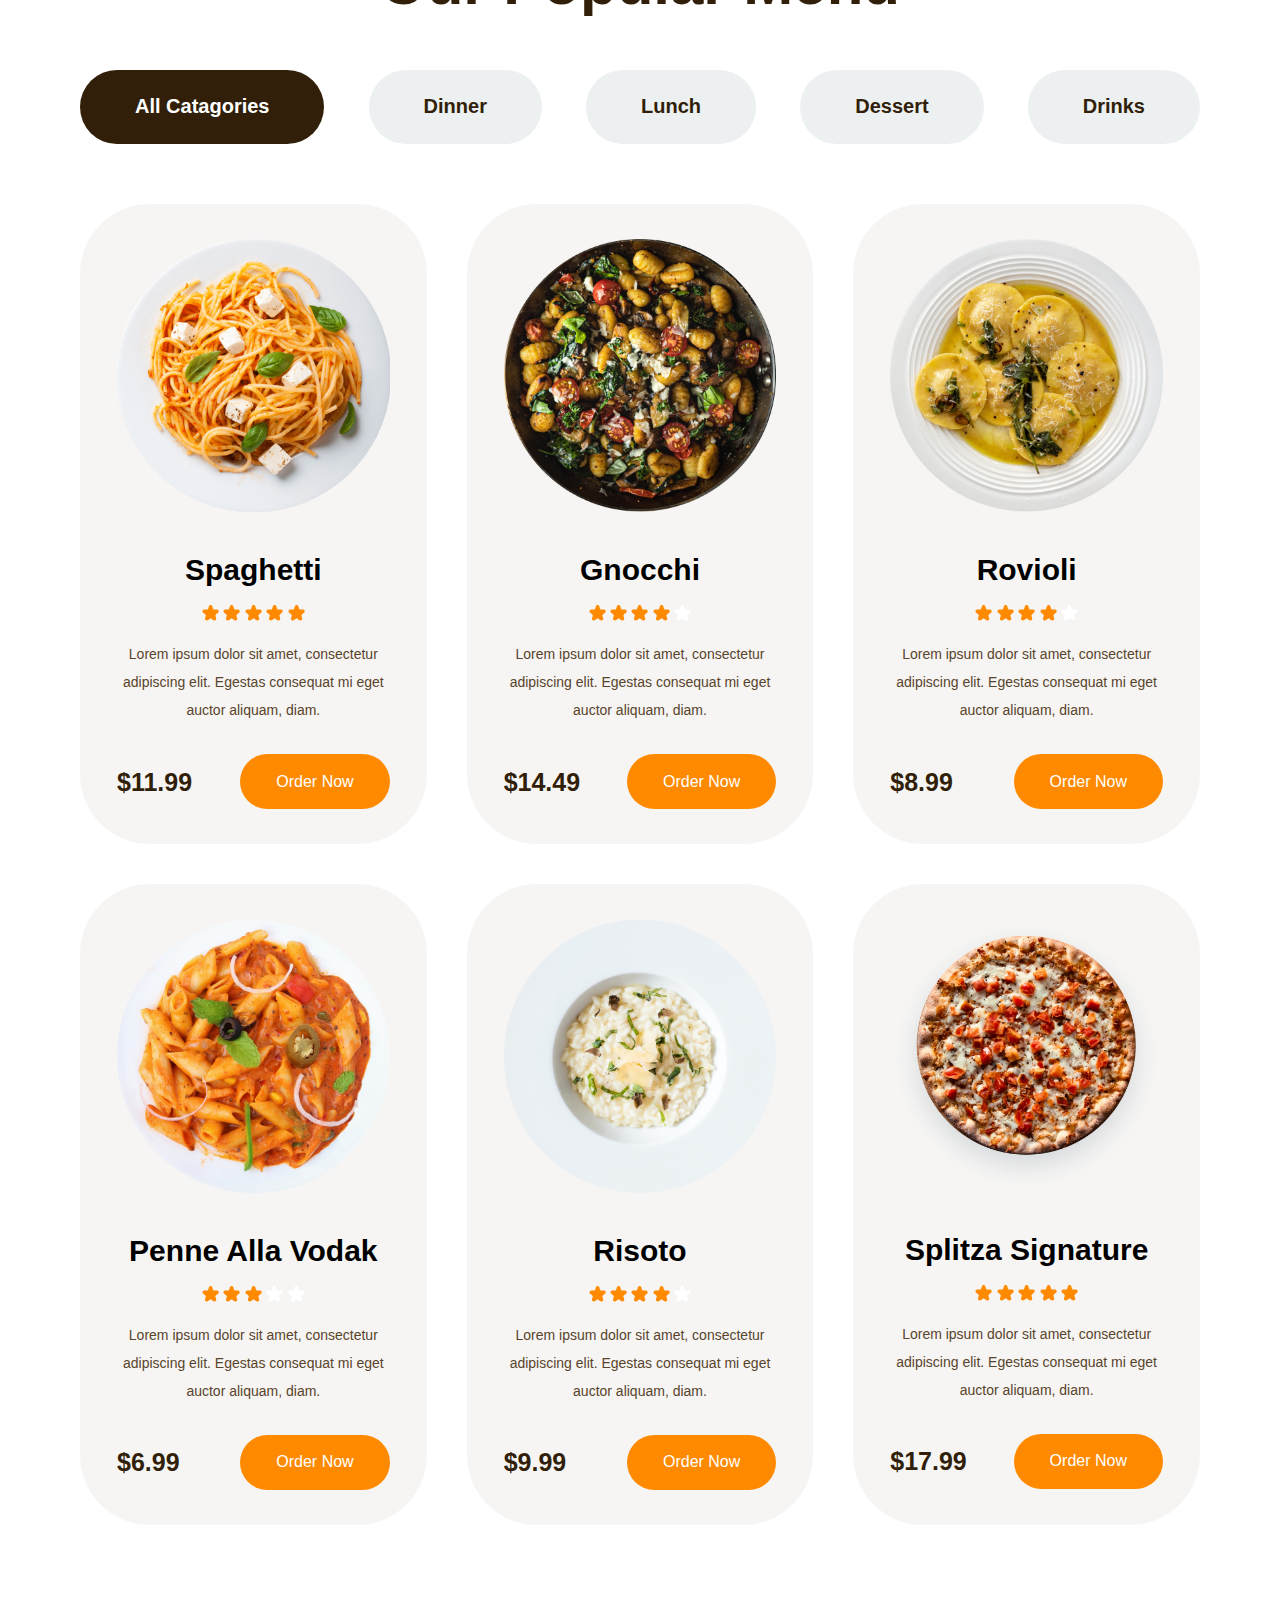
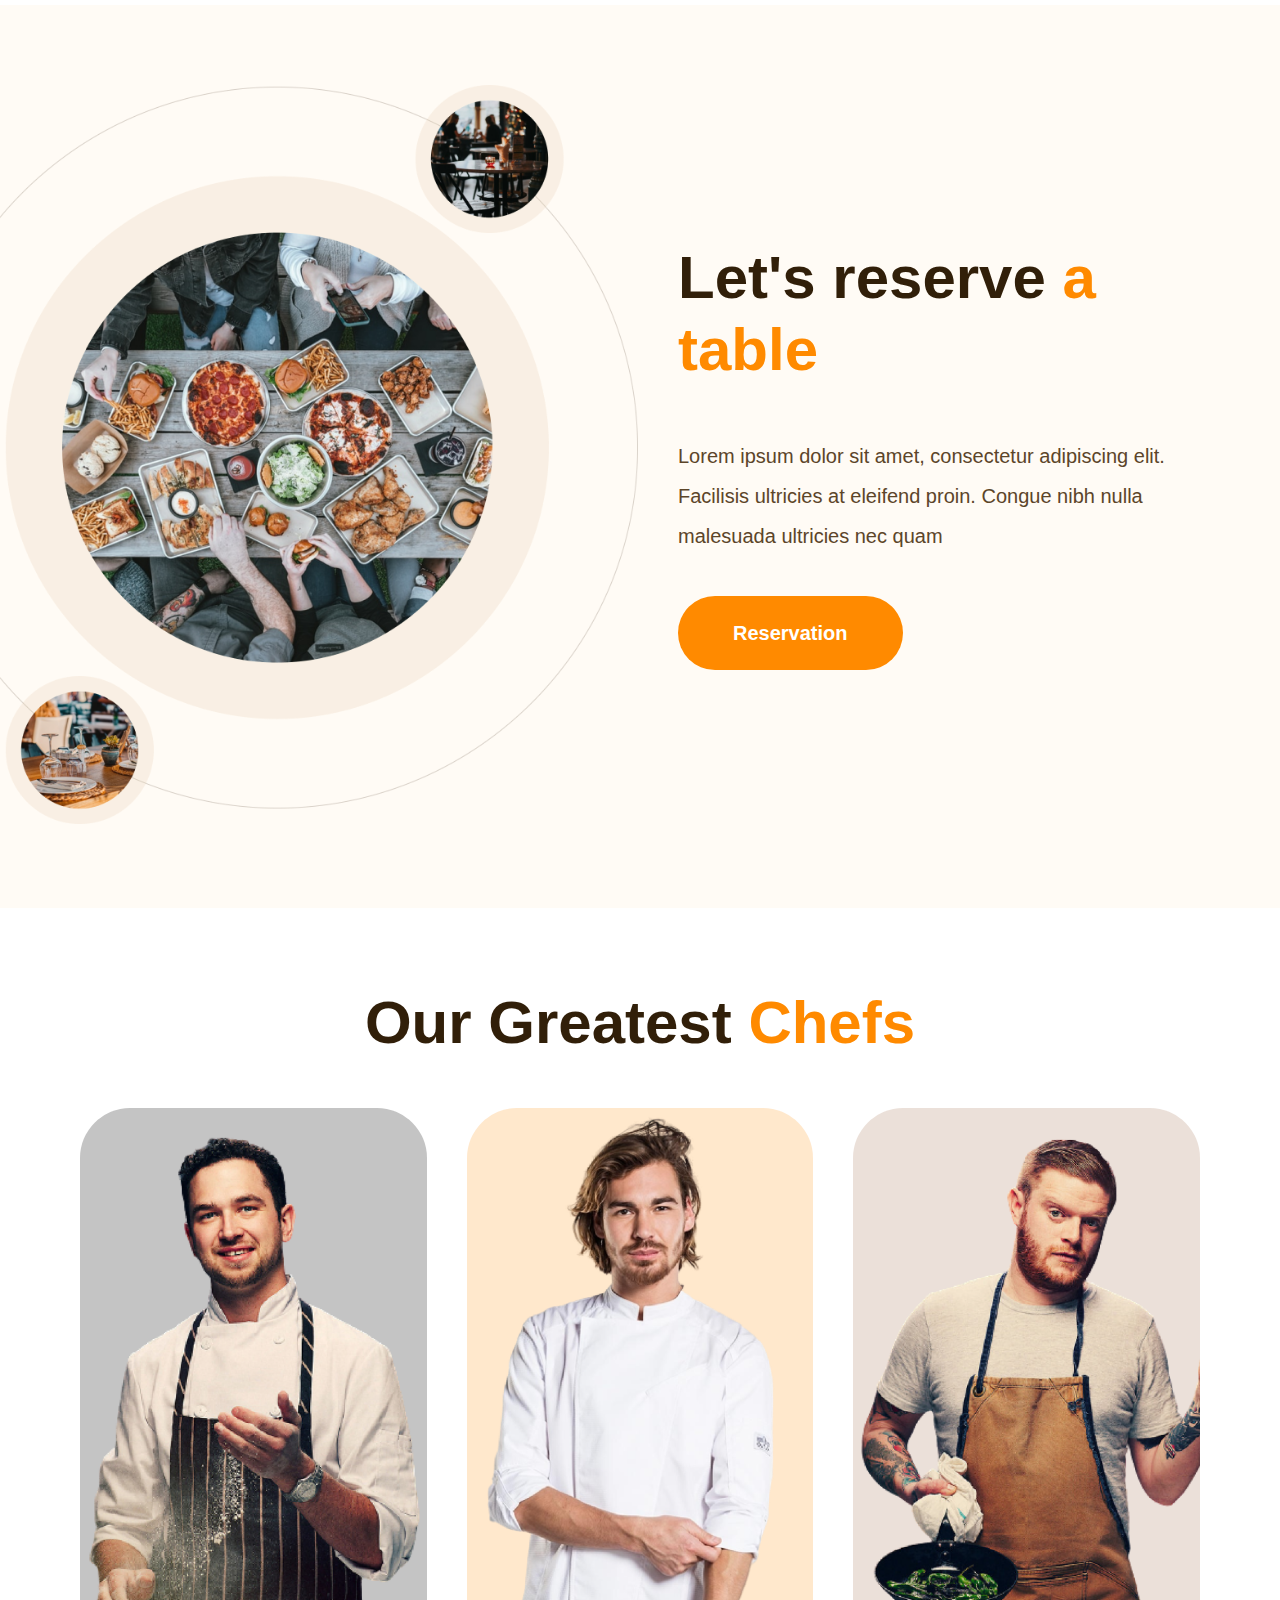
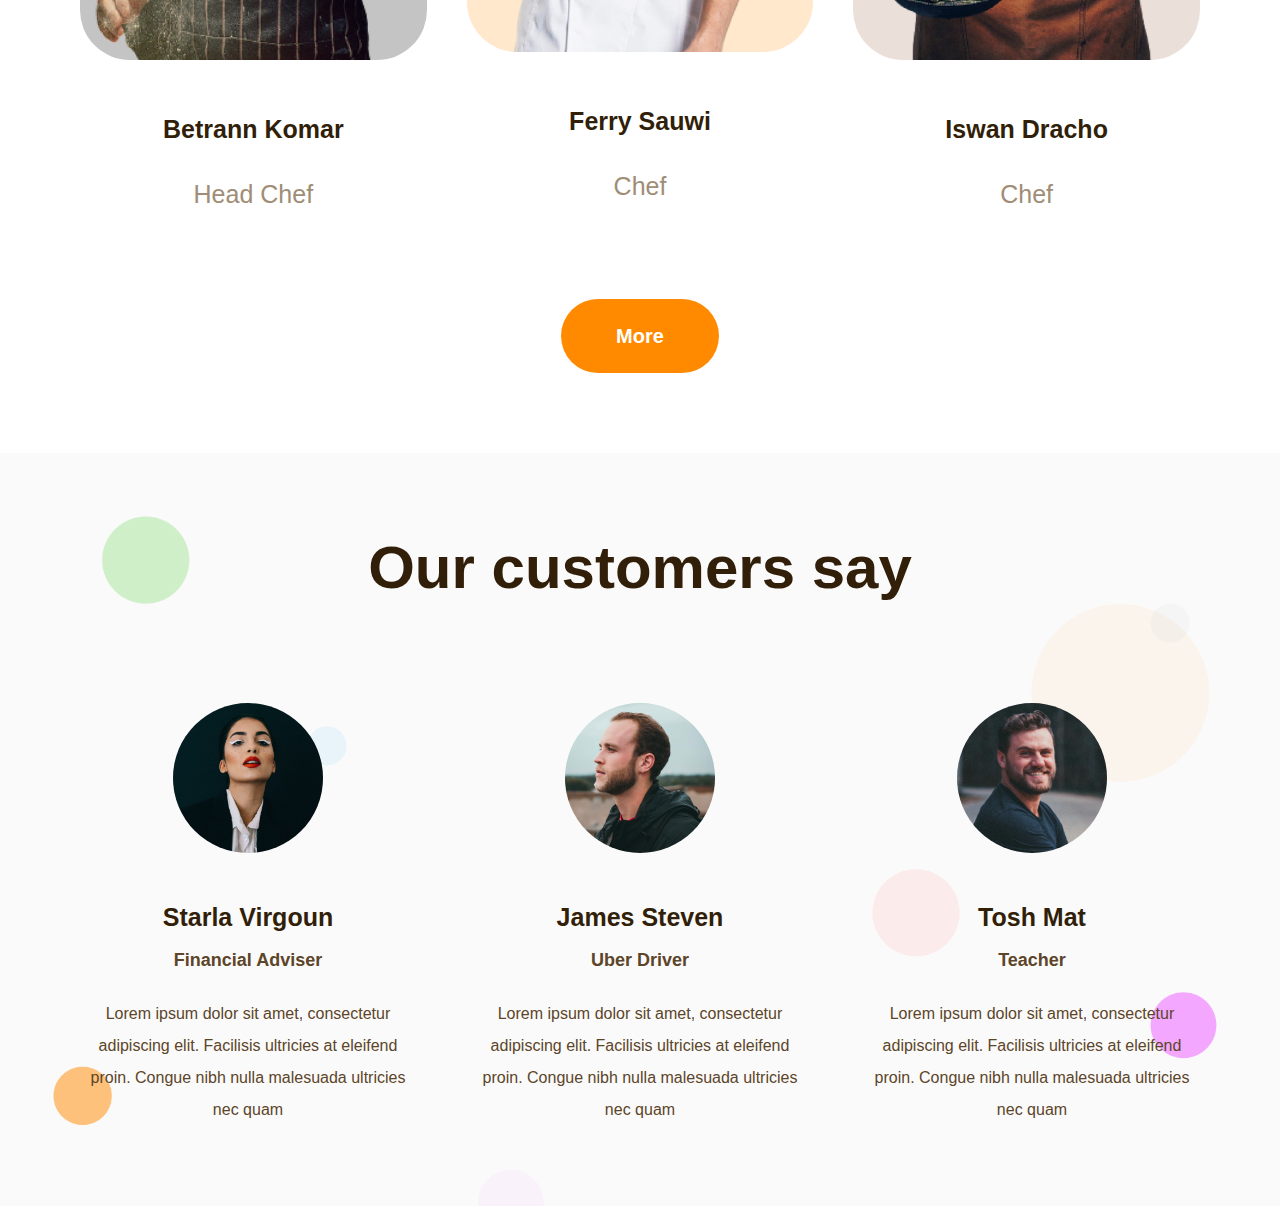
==== commit 40355c58: "Create Testimonials section" ====
--- a/index.html
+++ b/index.html
@@ -276,5 +276,47 @@
                 <button class="btn-large-orange">More</button>
             </div>
         </section>
+        <section id="testimonials-section">
+            <div class="testimonials-section__container">
+                <div>
+                    <h2>Our customers say</h2>
+                    <div class="testimonials-section__testimonials">
+                        <div class="testimonials-section__testimonial">
+                            <img src="./assets/customer-2.png" alt="Starla" />
+                            <h4>Starla Virgoun</h4>
+                            <h5>Financial Adviser</h5>
+                            <p>
+                                Lorem ipsum dolor sit amet, consectetur
+                                adipiscing elit. Facilisis ultricies at eleifend
+                                proin. Congue nibh nulla malesuada ultricies nec
+                                quam
+                            </p>
+                        </div>
+                        <div class="testimonials-section__testimonial">
+                            <img src="./assets/customer-1.png" alt="James" />
+                            <h4>James Steven</h4>
+                            <h5>Uber Driver</h5>
+                            <p>
+                                Lorem ipsum dolor sit amet, consectetur
+                                adipiscing elit. Facilisis ultricies at eleifend
+                                proin. Congue nibh nulla malesuada ultricies nec
+                                quam
+                            </p>
+                        </div>
+                        <div class="testimonials-section__testimonial">
+                            <img src="./assets/customer-3.png" alt="Tosh" />
+                            <h4>Tosh Mat</h4>
+                            <h5>Teacher</h5>
+                            <p>
+                                Lorem ipsum dolor sit amet, consectetur
+                                adipiscing elit. Facilisis ultricies at eleifend
+                                proin. Congue nibh nulla malesuada ultricies nec
+                                quam
+                            </p>
+                        </div>
+                    </div>
+                </div>
+            </div>
+        </section>
     </body>
 </html>
--- a/styles.css
+++ b/styles.css
@@ -375,3 +375,66 @@
     font-size: 25px;
     line-height: 50px;
 }
+
+/* Testimonials Section */
+
+#testimonials-section {
+    background-image: url(./assets/customers.png);
+    background-size: cover;
+    background-position: top;
+    background-color: #fbfafa;
+}
+
+.testimonials-section__container {
+    max-width: 1440px;
+    margin: 0 auto;
+    padding: 80px;
+}
+
+.testimonials-section__container h2 {
+    font-size: 60px;
+    line-height: 70px;
+    color: #311f09;
+    margin-bottom: 100px;
+    text-align: center;
+}
+
+.testimonials-section__testimonials {
+    display: flex;
+    gap: 40px;
+    justify-content: space-between;
+}
+
+.testimonials-section__testimonial {
+    width: 30%;
+    text-align: center;
+}
+
+.testimonials-section__testimonial img {
+    height: 150px;
+    width: 150px;
+    border-radius: 50%;
+    margin-bottom: 35px;
+}
+
+.testimonials-section__testimonial h4 {
+    color: #311f09;
+    font-weight: 600;
+    font-size: 25px;
+    line-height: 50px;
+}
+
+.testimonials-section__testimonial h5 {
+    color: #5c4529;
+    font-size: 18px;
+    line-height: 36px;
+    font-weight: 600;
+    margin-bottom: 20px;
+}
+
+.testimonials-section__testimonial p {
+    color: #5c4529;
+    font-weight: 400;
+    font-size: 16px;
+    line-height: 32px;
+}
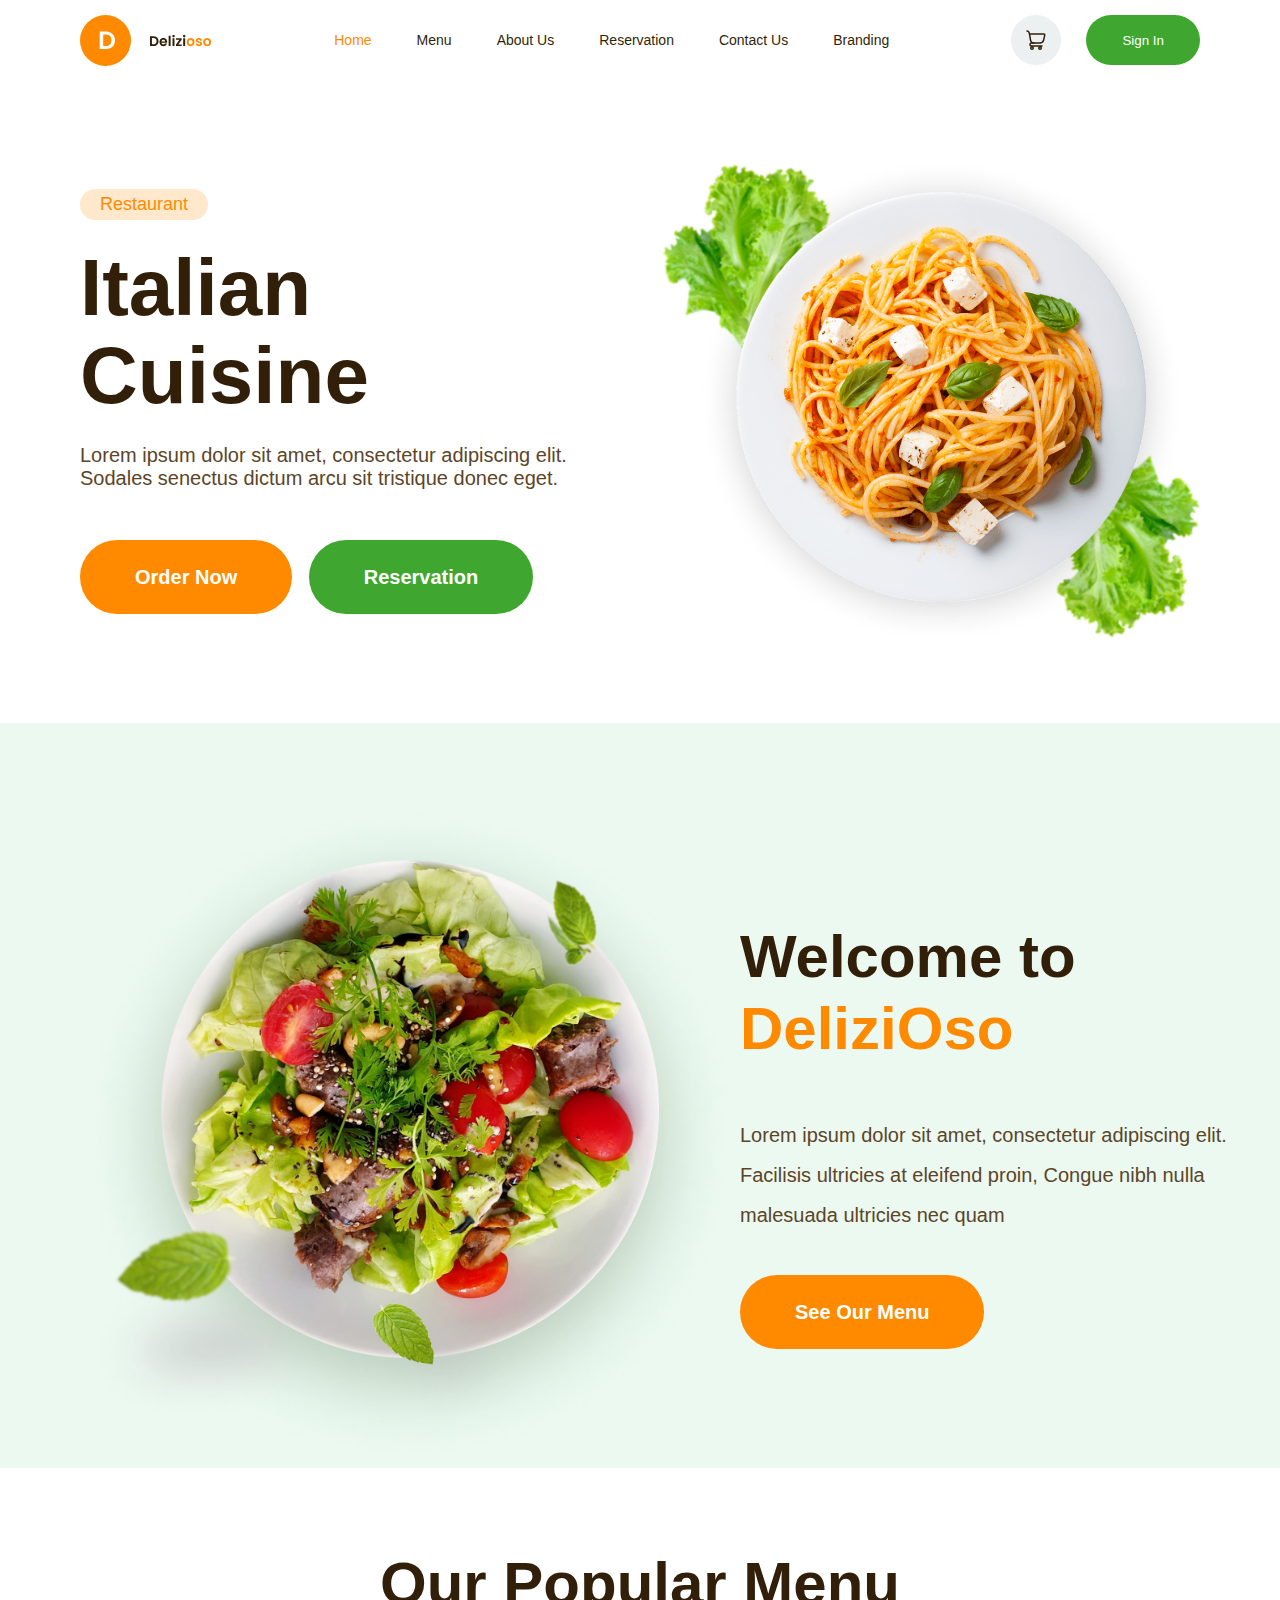
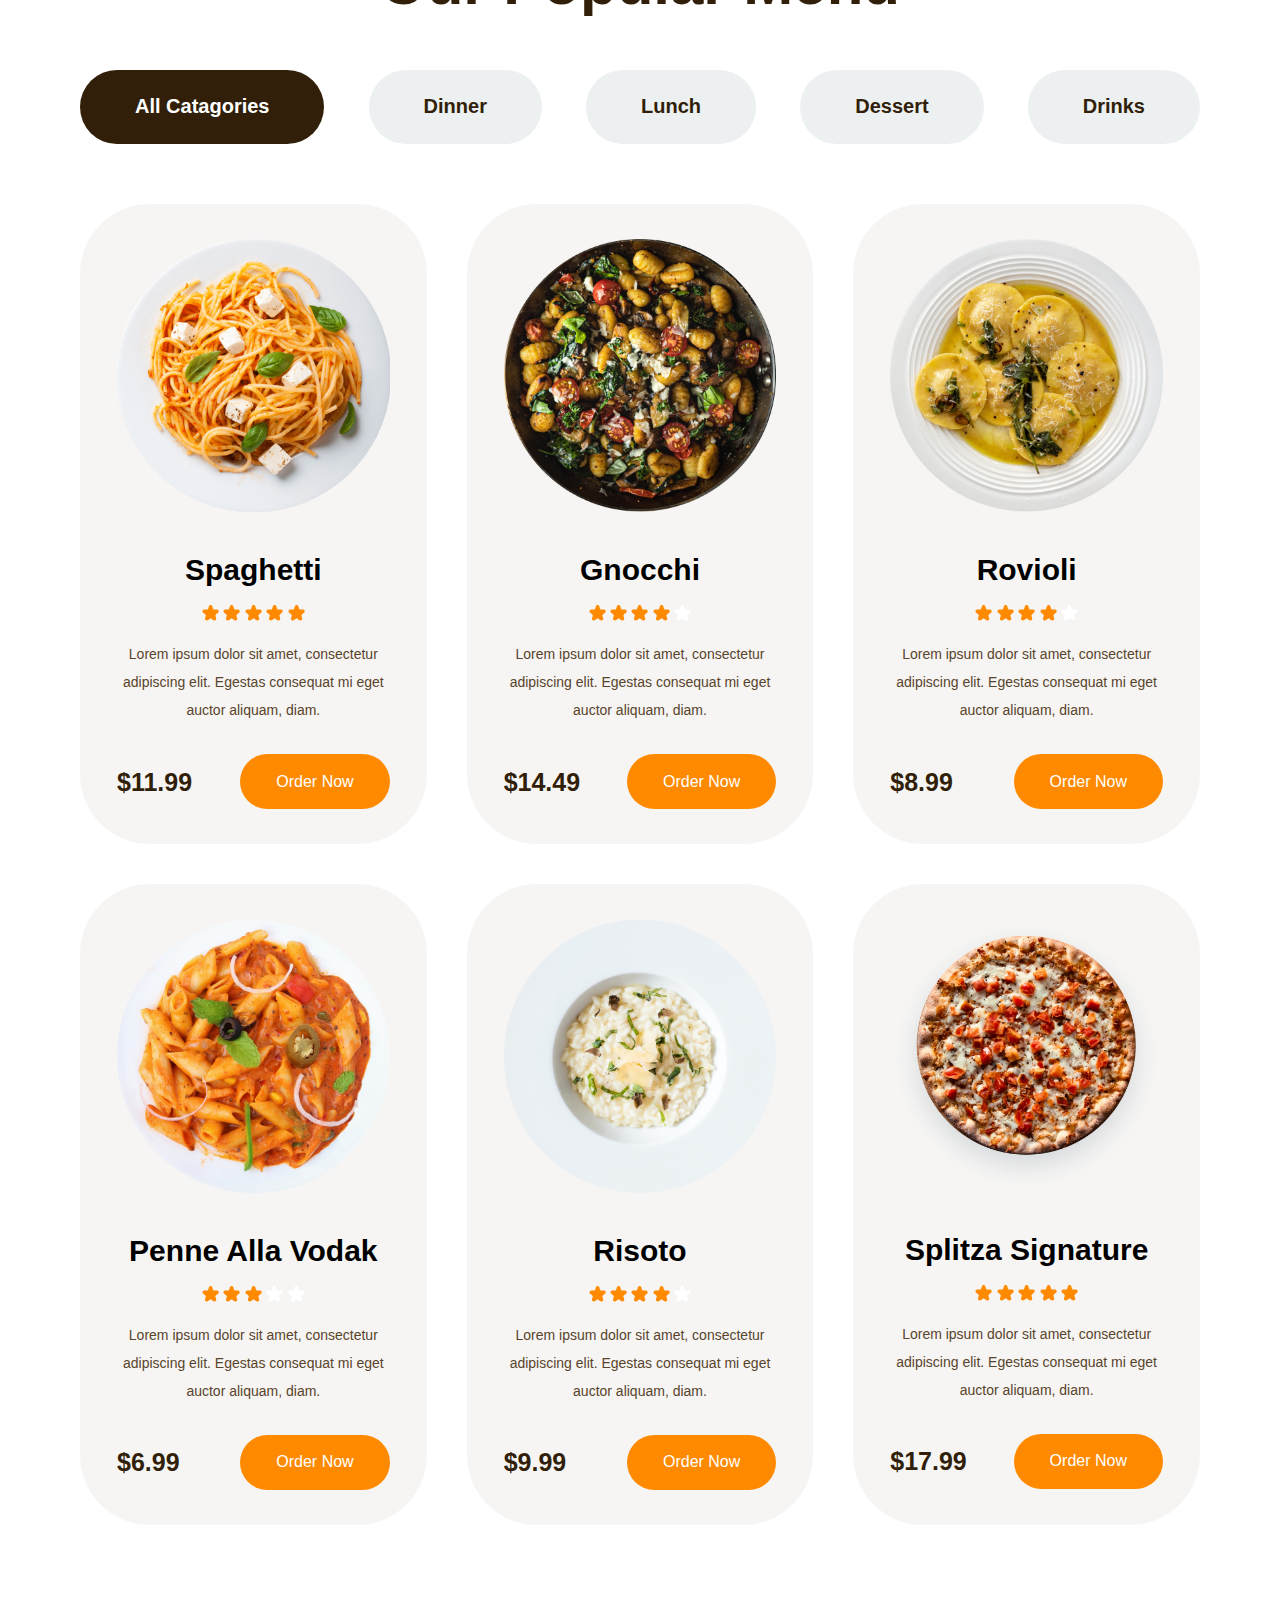
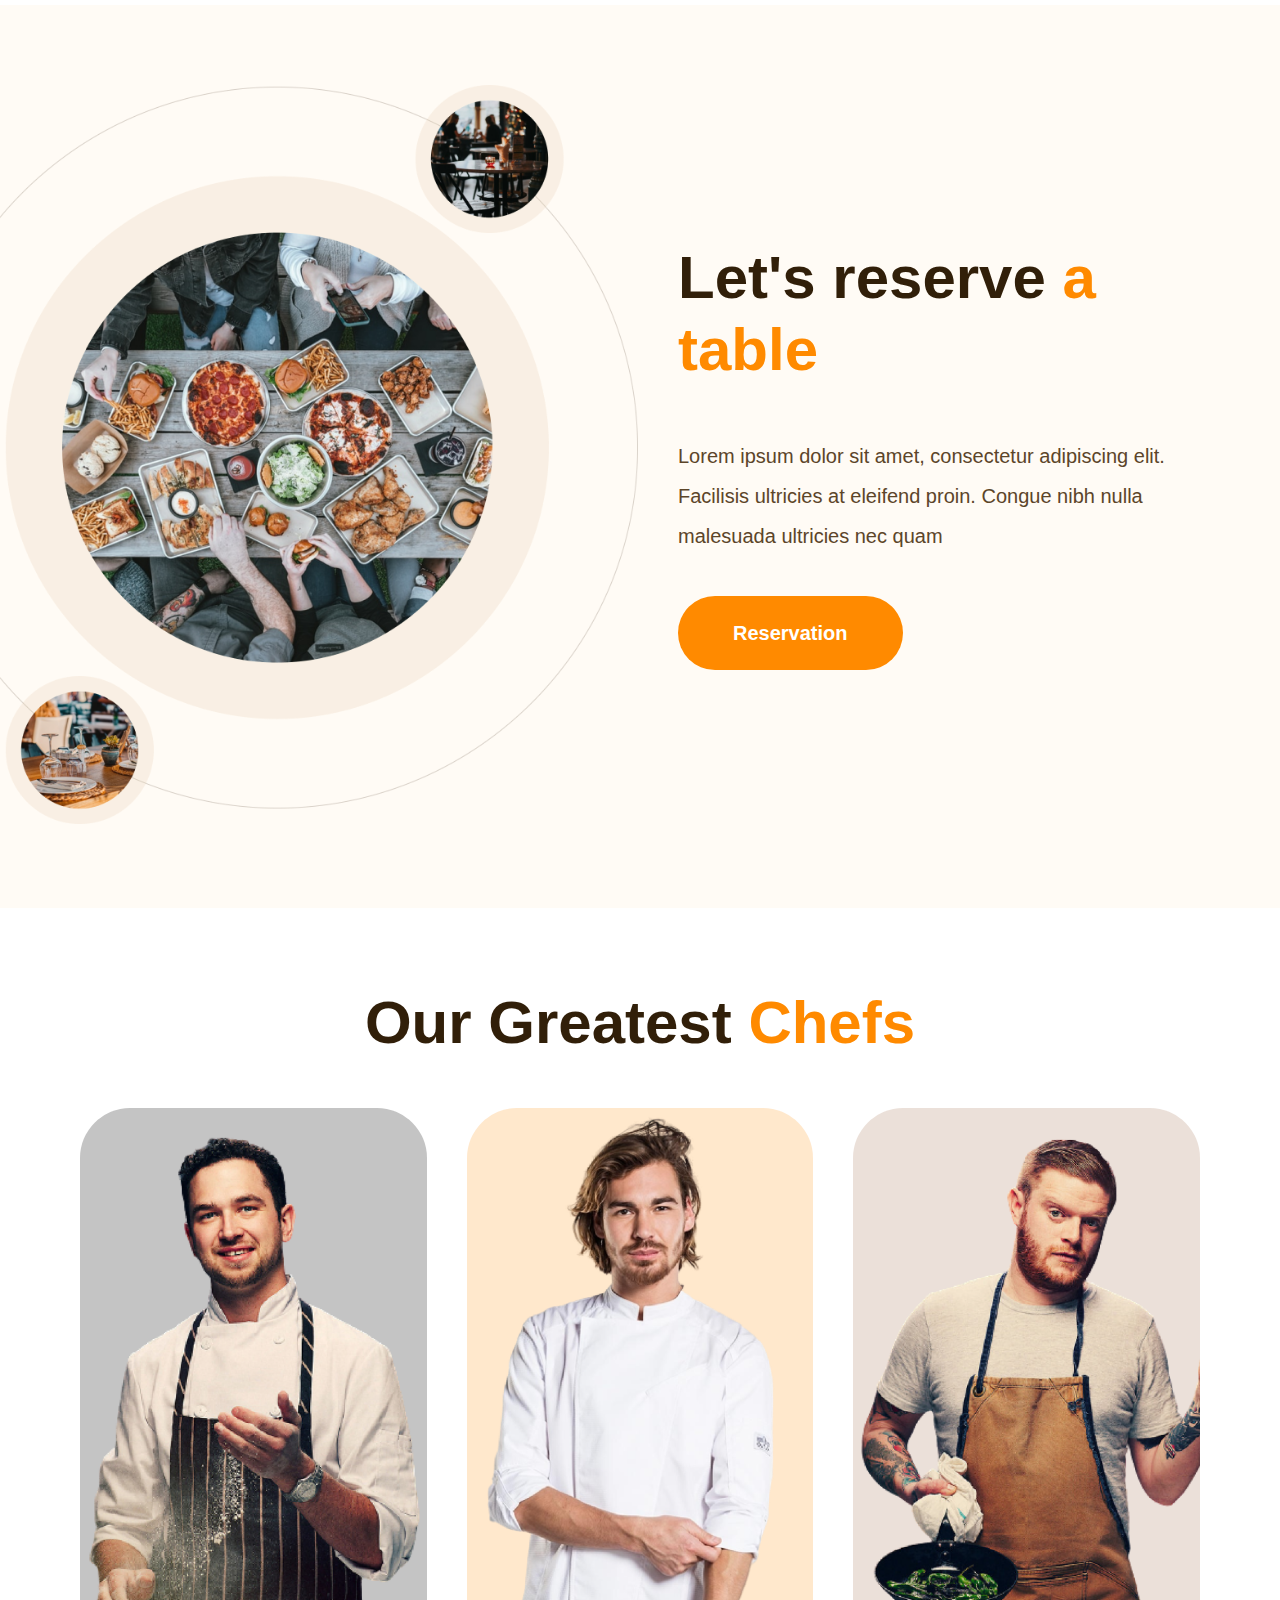
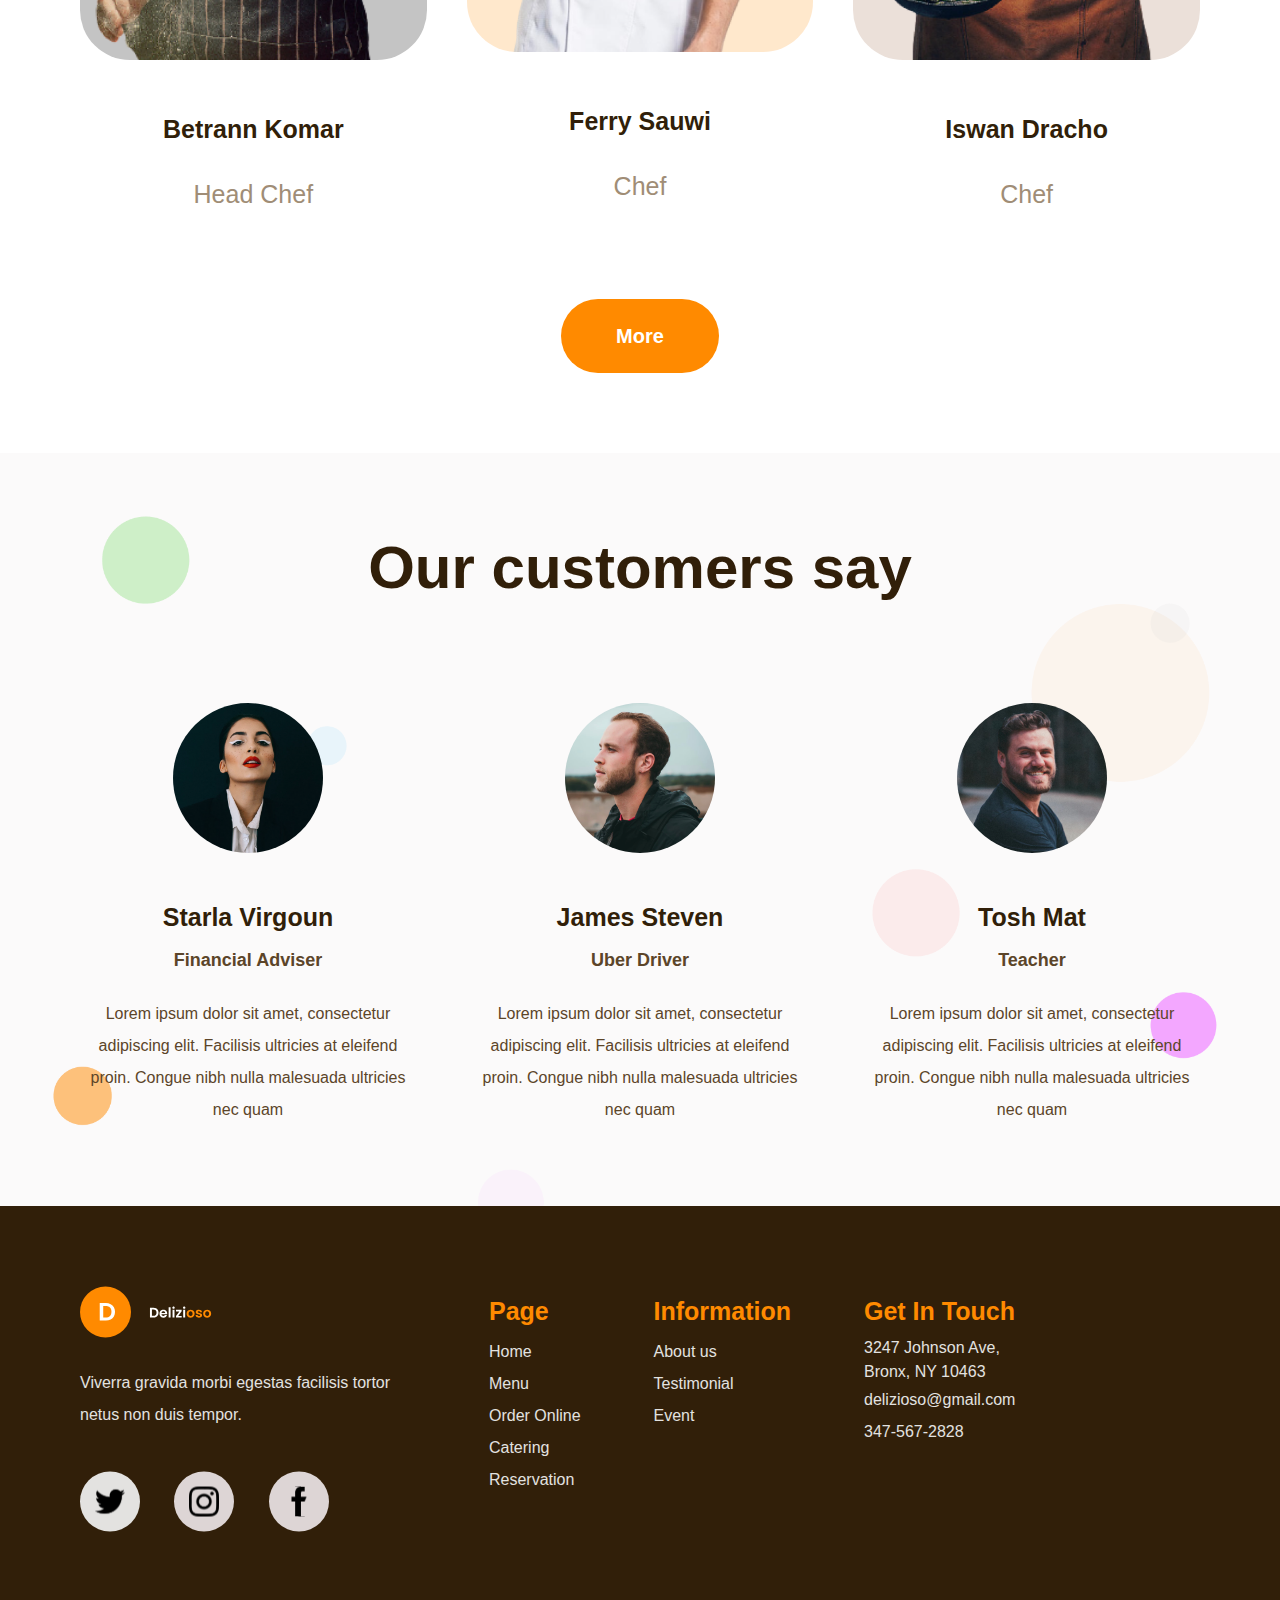
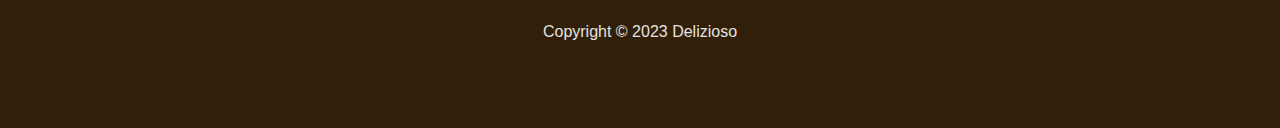
==== commit b4eab794: "Created Footer" ====
--- a/index.html
+++ b/index.html
@@ -318,5 +318,63 @@
                 </div>
             </div>
         </section>
+        <footer id="footer">
+            <div class="footer__container">
+                <div class="footer__content">
+                    <div class="footer__brand">
+                        <img
+                            src="./assets/logo-dark.svg"
+                            alt=""
+                            class="footer__logo"
+                        />
+                        <p class="footer__text">
+                            Viverra gravida morbi egestas facilisis tortor netus
+                            non duis tempor.
+                        </p>
+                        <div class="footer__social-icons">
+                            <img
+                                src="./assets/twitter.svg
+                            "
+                                alt="Twitter"
+                            />
+                            <img src="./assets/instagram.svg" alt="Instagram" />
+                            <img src="./assets/facebook.svg" alt="Facebook" />
+                        </div>
+                    </div>
+                    <div class="footer__pages">
+                        <h4 class="footer__heading">Page</h4>
+                        <a href="" class="footer__text">Home</a>
+                        <a href="" class="footer__text">Menu</a>
+                        <a href="" class="footer__text">Order Online</a>
+                        <a href="" class="footer__text">Catering</a>
+                        <a href="" class="footer__text">Reservation</a>
+                    </div>
+                    <div class="footer__about">
+                        <h4 class="footer__heading">Information</h4>
+                        <a href="" class="footer__text">About us</a>
+                        <a href="" class="footer__text">Testimonial</a>
+                        <a href="" class="footer__text">Event</a>
+                    </div>
+                    <div class="footer__contact">
+                        <h4 class="footer__heading">Get In Touch</h4>
+                        <p class="footer__text">
+                            3247 Johnson Ave, <br />
+                            Bronx, NY 10463
+                        </p>
+                        <a
+                            href="mailto: delizioso@gmail.com"
+                            class="footer__text"
+                            >delizioso@gmail.com</a
+                        >
+                        <a href="tel:347-567-2828" class="footer__text"
+                            >347-567-2828</a
+                        >
+                    </div>
+                </div>
+                <p class="footer__text text-center">
+                    Copyright &copy; 2023 Delizioso
+                </p>
+            </div>
+        </footer>
     </body>
 </html>
--- a/styles.css
+++ b/styles.css
@@ -438,3 +438,66 @@
     font-size: 16px;
     line-height: 32px;
 }
+/* Footer */
+
+#footer {
+    background-color: #311f09;
+}
+
+.footer__container {
+    max-width: 1440px;
+    margin: 0 auto;
+    padding: 80px;
+}
+
+.footer__content {
+    display: flex;
+    justify-content: space-between;
+    margin-bottom: 80px;
+}
+
+.footer__text {
+    color: #e3e2e0;
+    font-size: 16px;
+    line-height: 32px;
+    display: block;
+}
+
+.footer__brand {
+    width: 30%;
+}
+
+.text-center {
+    text-align: center;
+}
+
+.footer__heading {
+    color: #ff8a00;
+    font-size: 25px;
+    line-height: 50px;
+}
+
+.footer__social-icons {
+    margin-top: 40px;
+}
+
+.footer__social-icons img:first-child {
+    margin-right: 30px;
+}
+
+.footer__social-icons img:nth-child(2) {
+    margin-right: 30px;
+}
+
+.footer__logo {
+    margin-bottom: 25px;
+}
+
+.footer__contact {
+    width: 30%;
+}
+
+.footer__contact p {
+    line-height: 24px;
+}
+
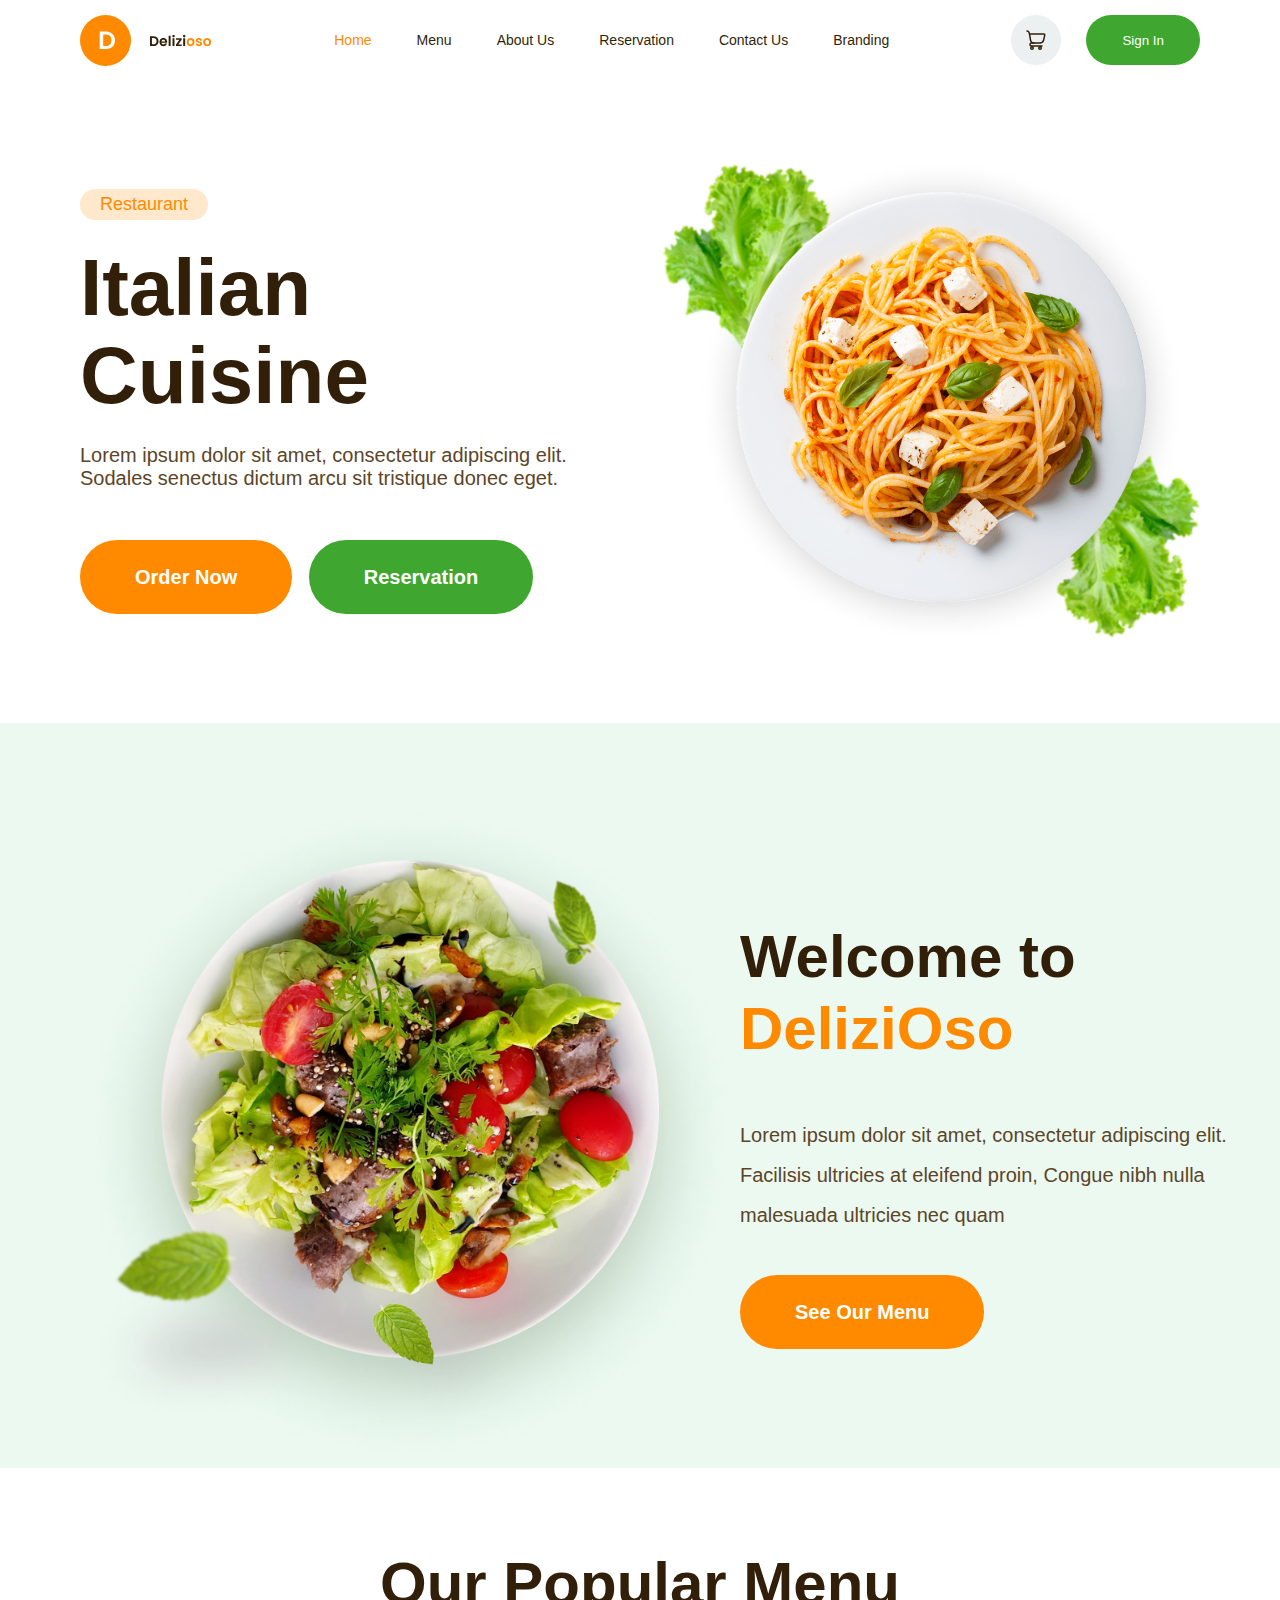
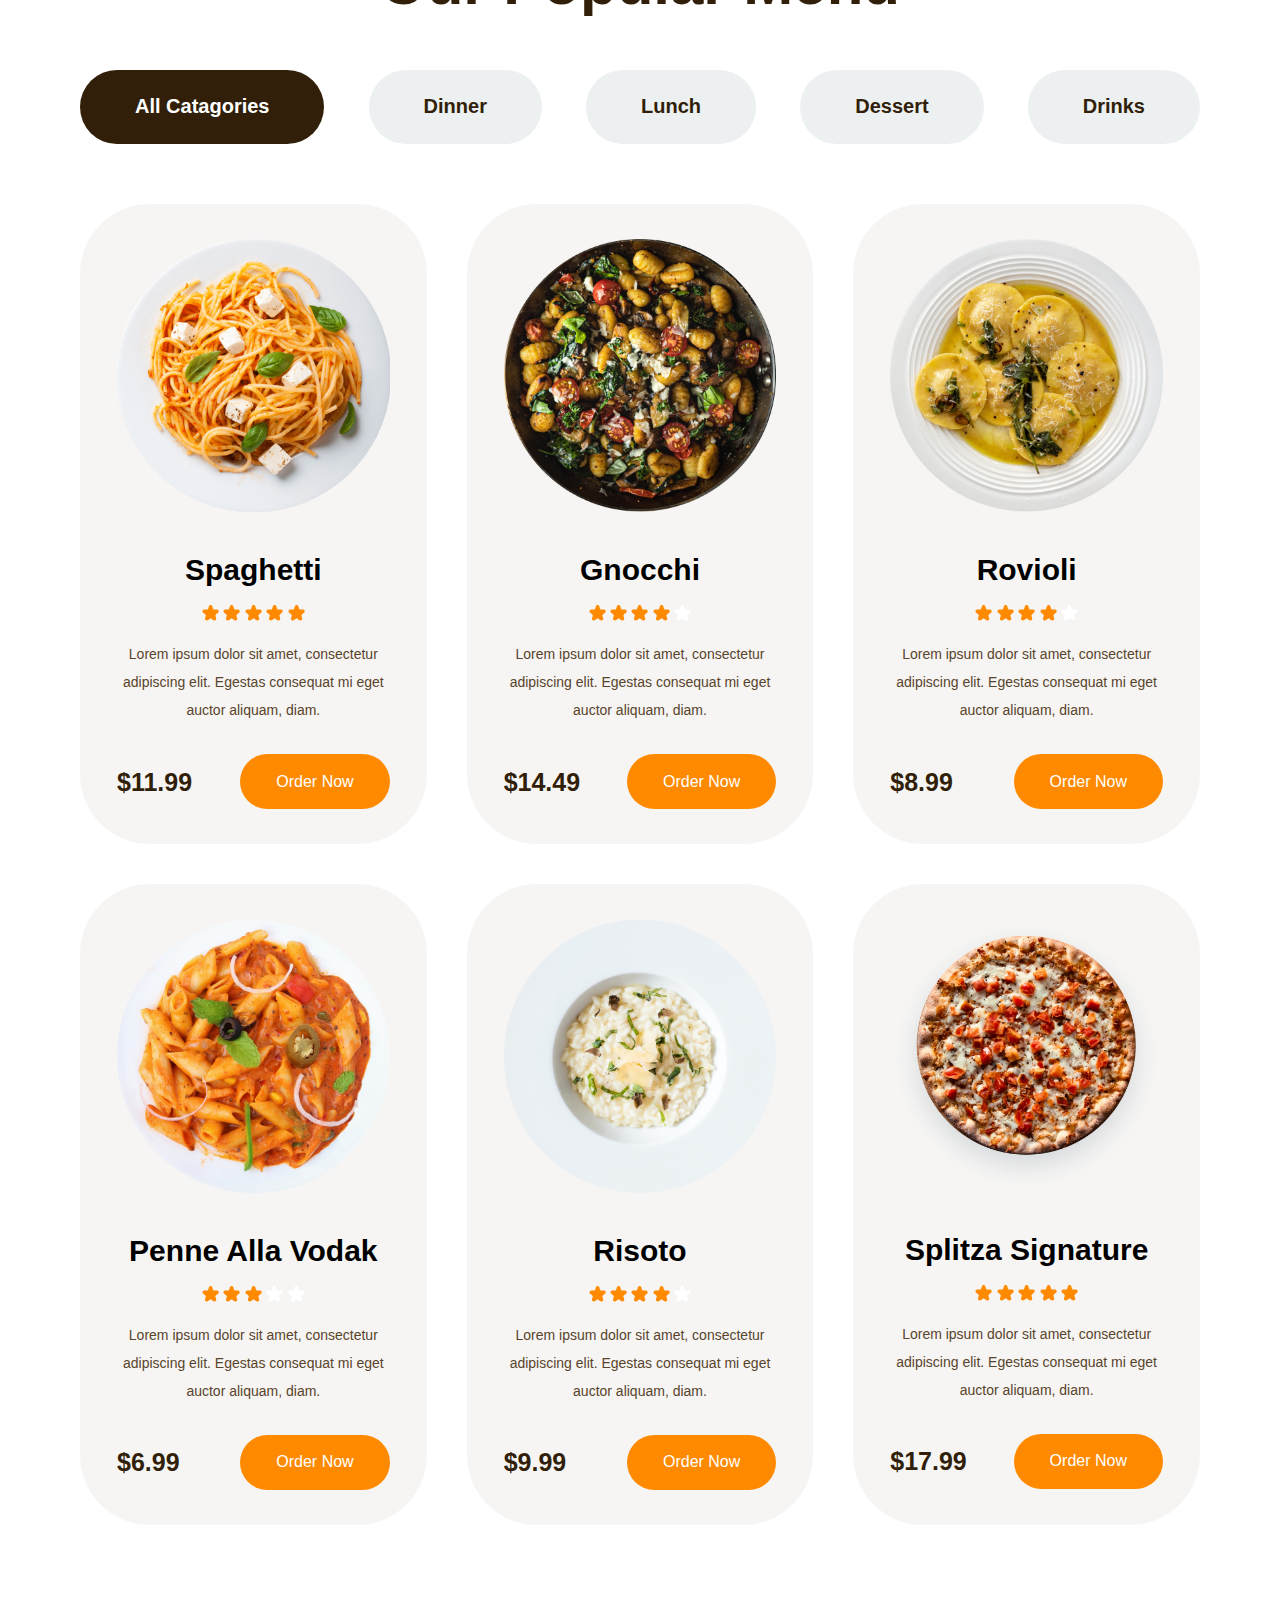
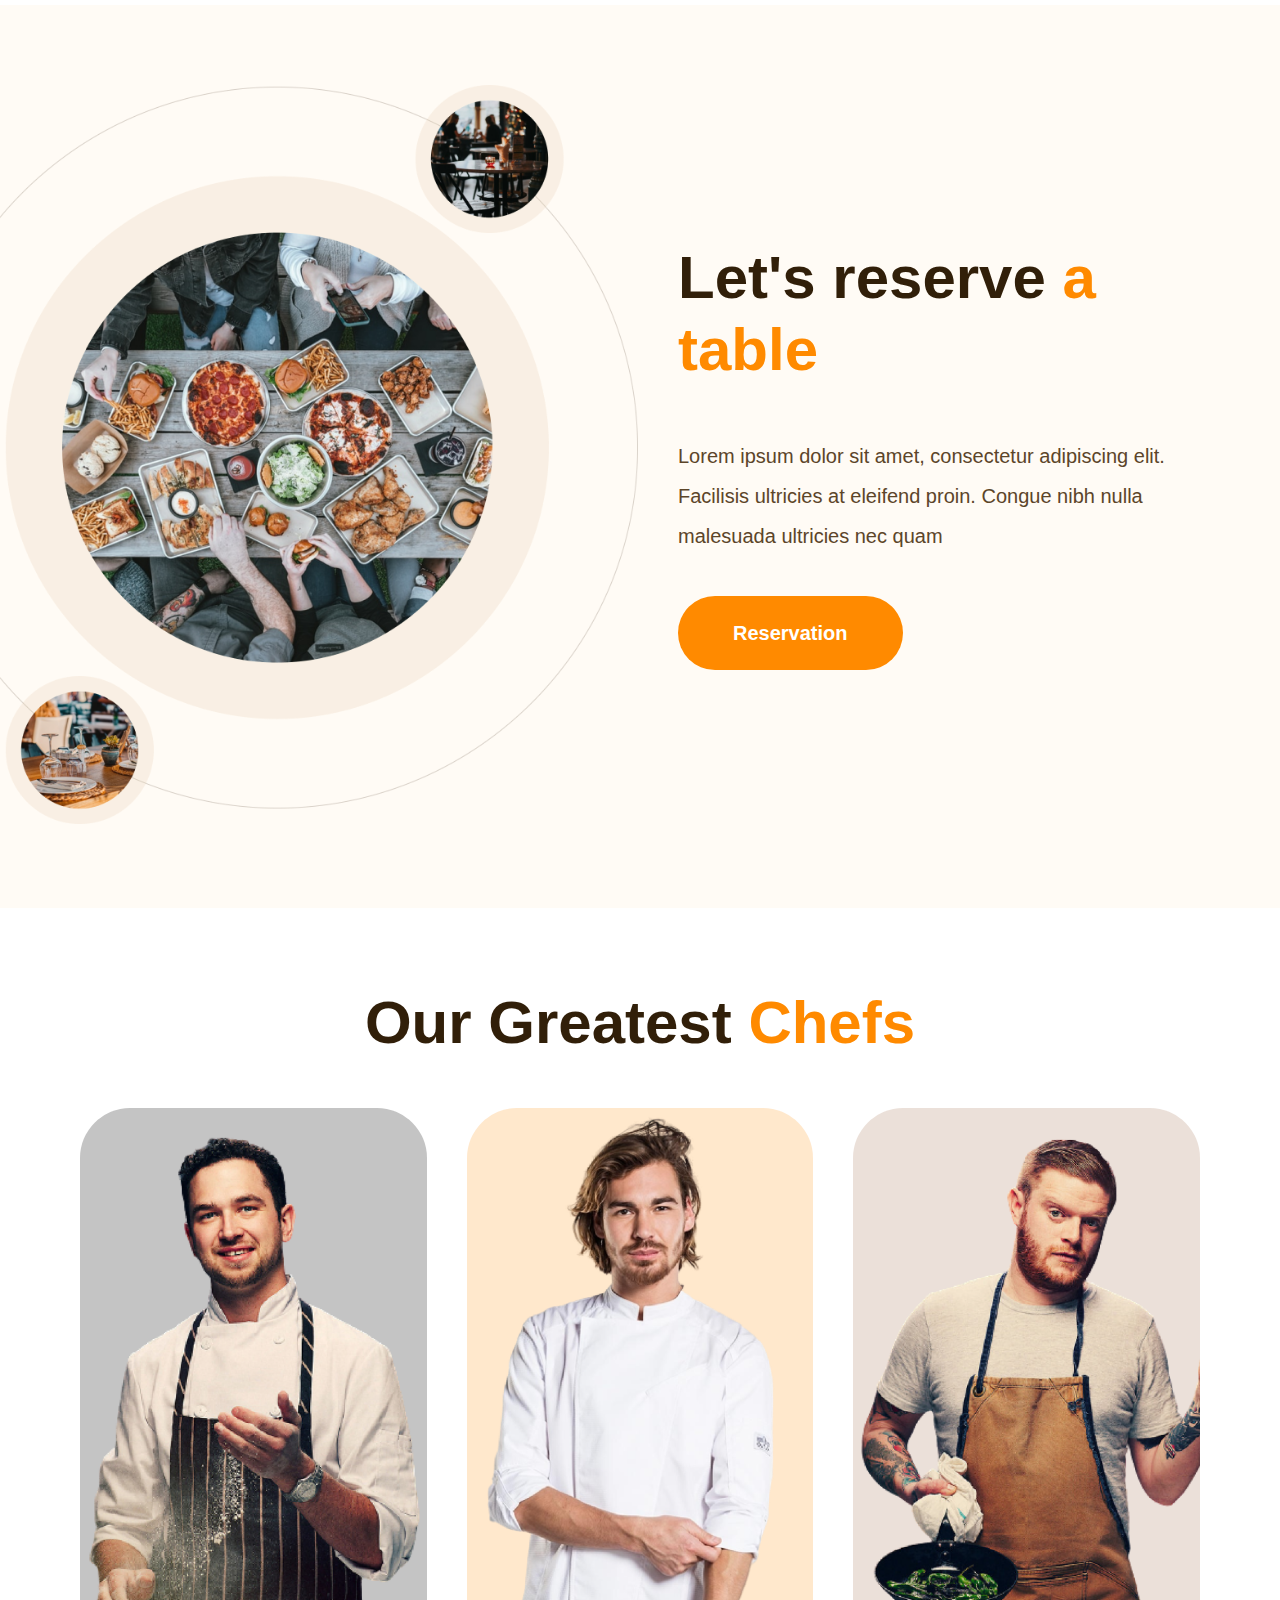
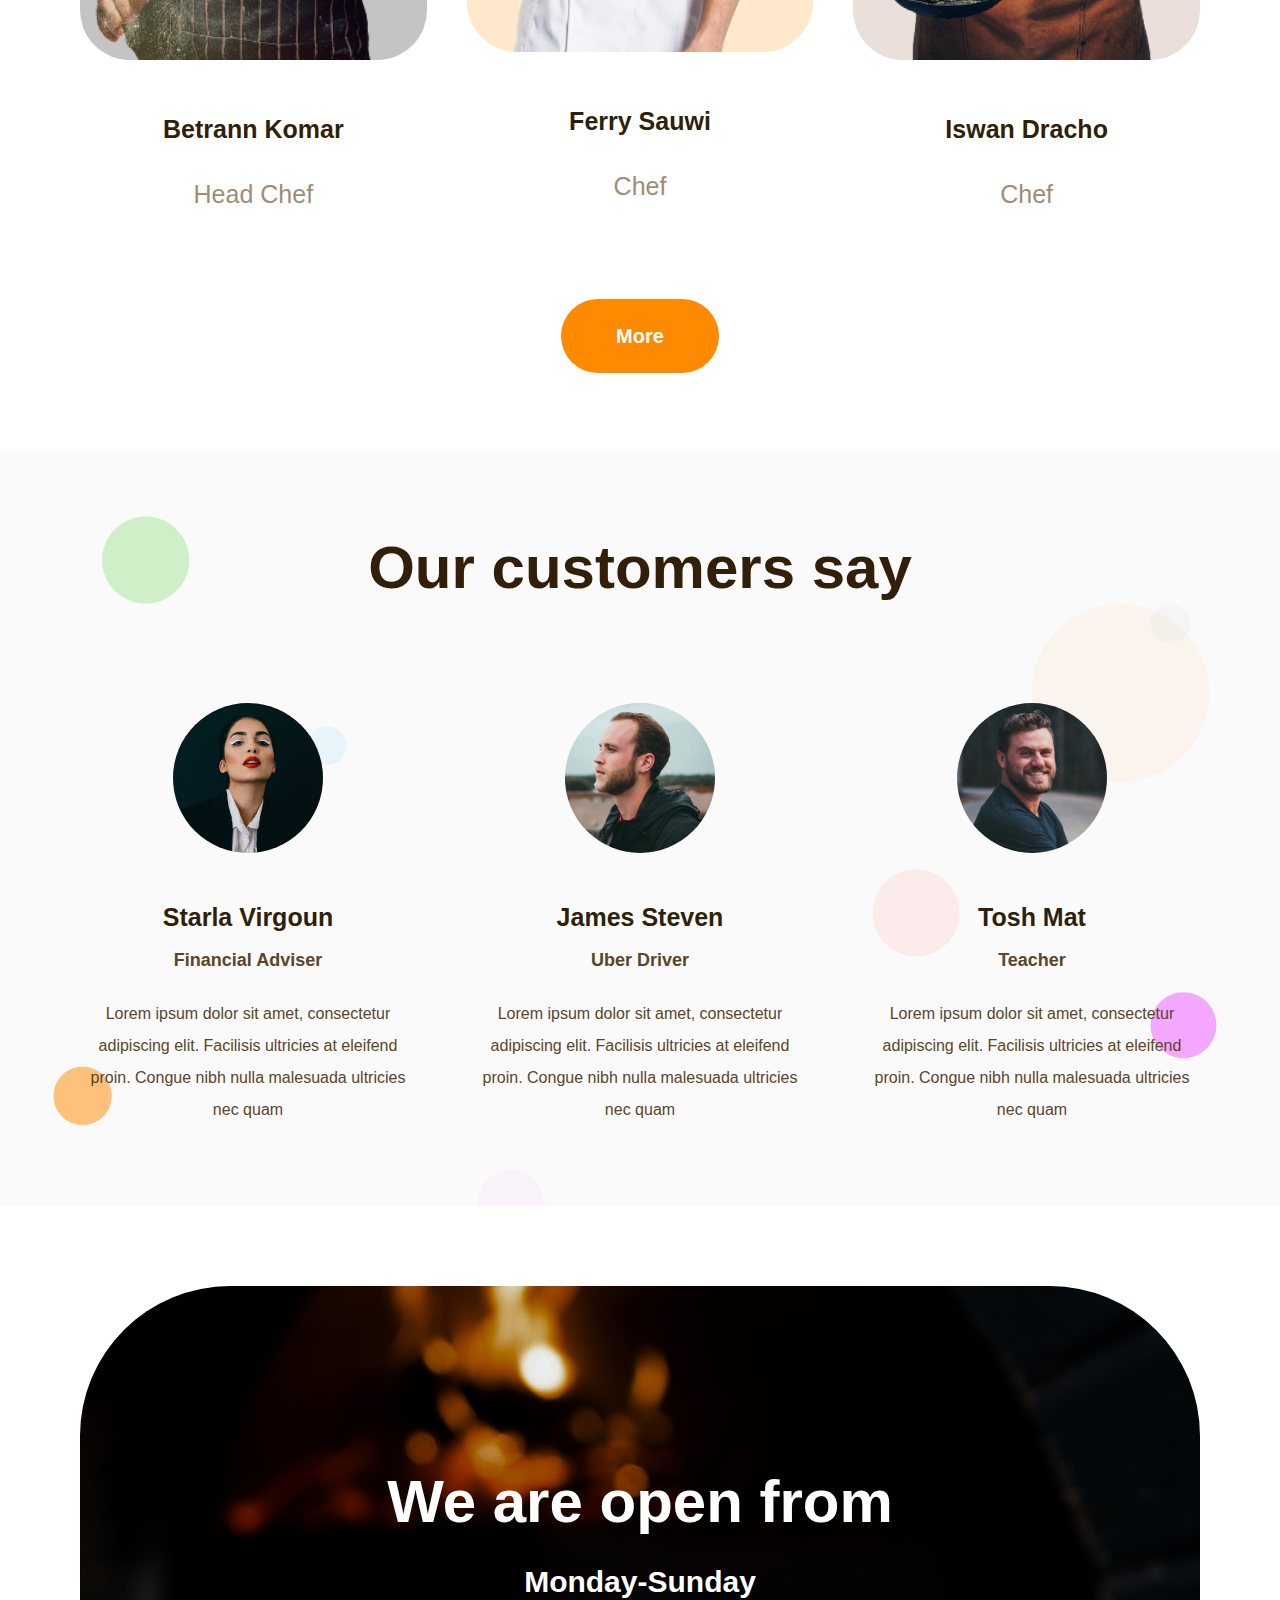
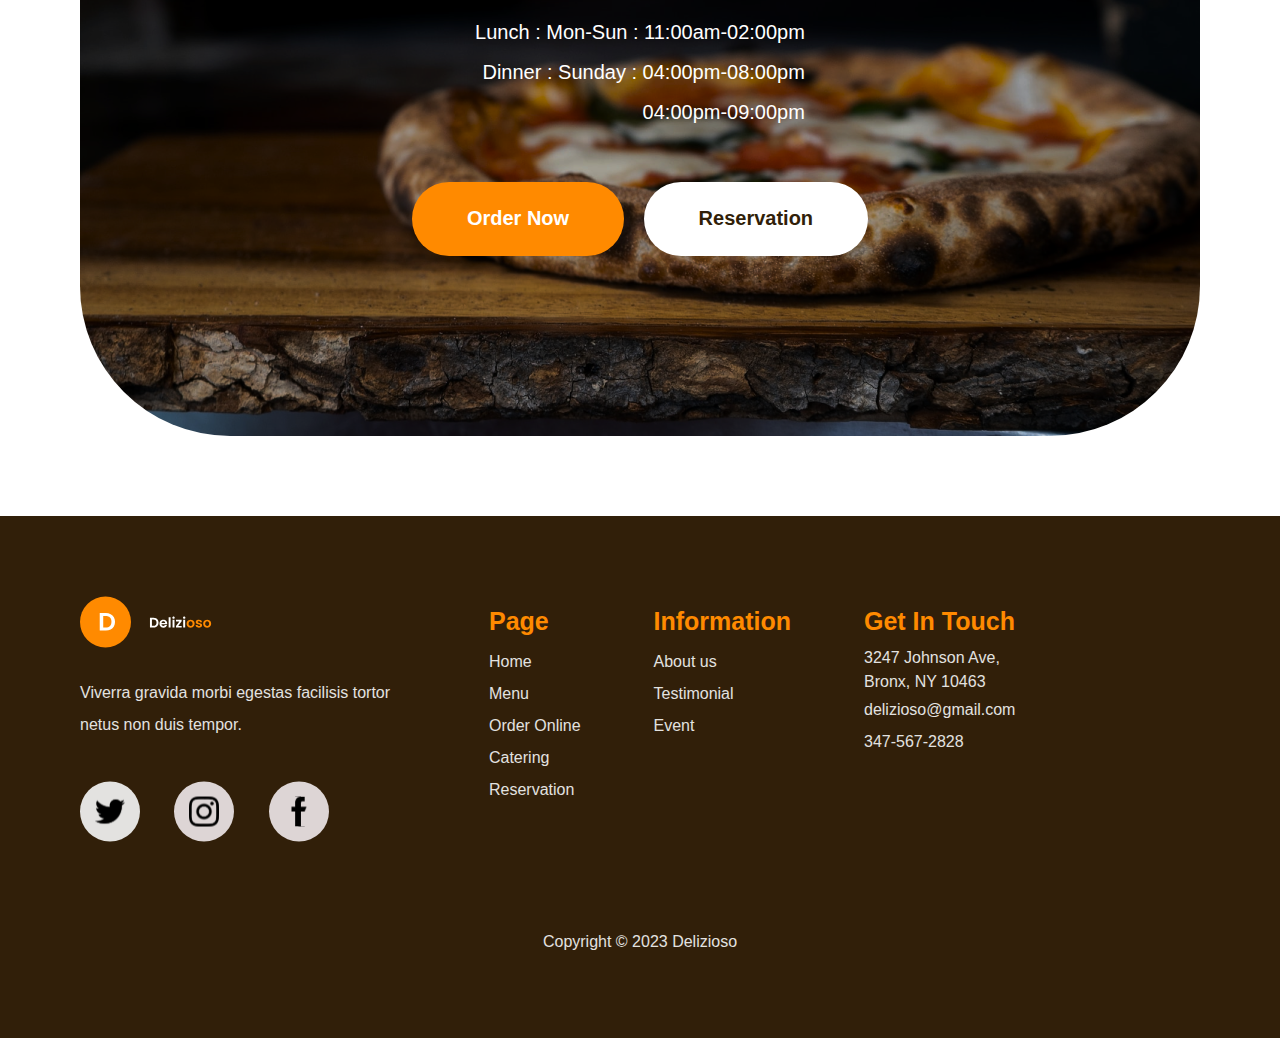
==== commit f96b1c73: "Create Business hours section" ====
--- a/index.html
+++ b/index.html
@@ -318,6 +318,23 @@
                 </div>
             </div>
         </section>
+        <section id="hours-section">
+            <div class="hours-section__container">
+                <div class="hours-section__background">
+                    <div class="hours-section__hours">
+                        <h2>We are open from</h2>
+                        <h3>Monday-Sunday</h3>
+                        <div class="hours-section__lunch-dinner">
+                            <p>Lunch : Mon-Sun : 11:00am-02:00pm</p>
+                            <p>Dinner : Sunday : 04:00pm-08:00pm</p>
+                            <p>04:00pm-09:00pm</p>
+                        </div>
+                        <button class="btn-large-orange">Order Now</button>
+                        <button class="btn-large-white">Reservation</button>
+                    </div>
+                </div>
+            </div>
+        </section>
         <footer id="footer">
             <div class="footer__container">
                 <div class="footer__content">
--- a/styles.css
+++ b/styles.css
@@ -438,6 +438,60 @@
     font-size: 16px;
     line-height: 32px;
 }
+
+/* Business Hours Section */
+
+.hours-section__container {
+    max-width: 1440px;
+    padding: 80px;
+    margin: 0 auto;
+}
+
+.hours-section__background {
+    max-width: 1150px;
+    height: 750px;
+    margin: 0 auto;
+    border-radius: 150px;
+
+    background-image: url(./assets/business-hours.png);
+
+    display: flex;
+    align-items: center;
+    justify-content: center;
+    text-align: center;
+}
+
+.hours-section__hours h2 {
+    color: #ffffff;
+    font-size: 60px;
+    line-height: 70px;
+    margin-bottom: 15px;
+}
+
+.hours-section__hours h3 {
+    color: #ffffff;
+    font-size: 30px;
+    line-height: 60px;
+    font-weight: 600;
+}
+
+.hours-section__lunch-dinner {
+    width: max-content;
+    margin: 0 auto;
+    margin-bottom: 50px;
+}
+
+.hours-section__lunch-dinner p {
+    color: #ffffff;
+    font-size: 20px;
+    line-height: 40px;
+    text-align: right;
+}
+
+.hours-section__hours .btn-large-orange {
+    margin-right: 15px;
+}
+
 /* Footer */
 
 #footer {
@@ -500,4 +554,3 @@
 .footer__contact p {
     line-height: 24px;
 }
-
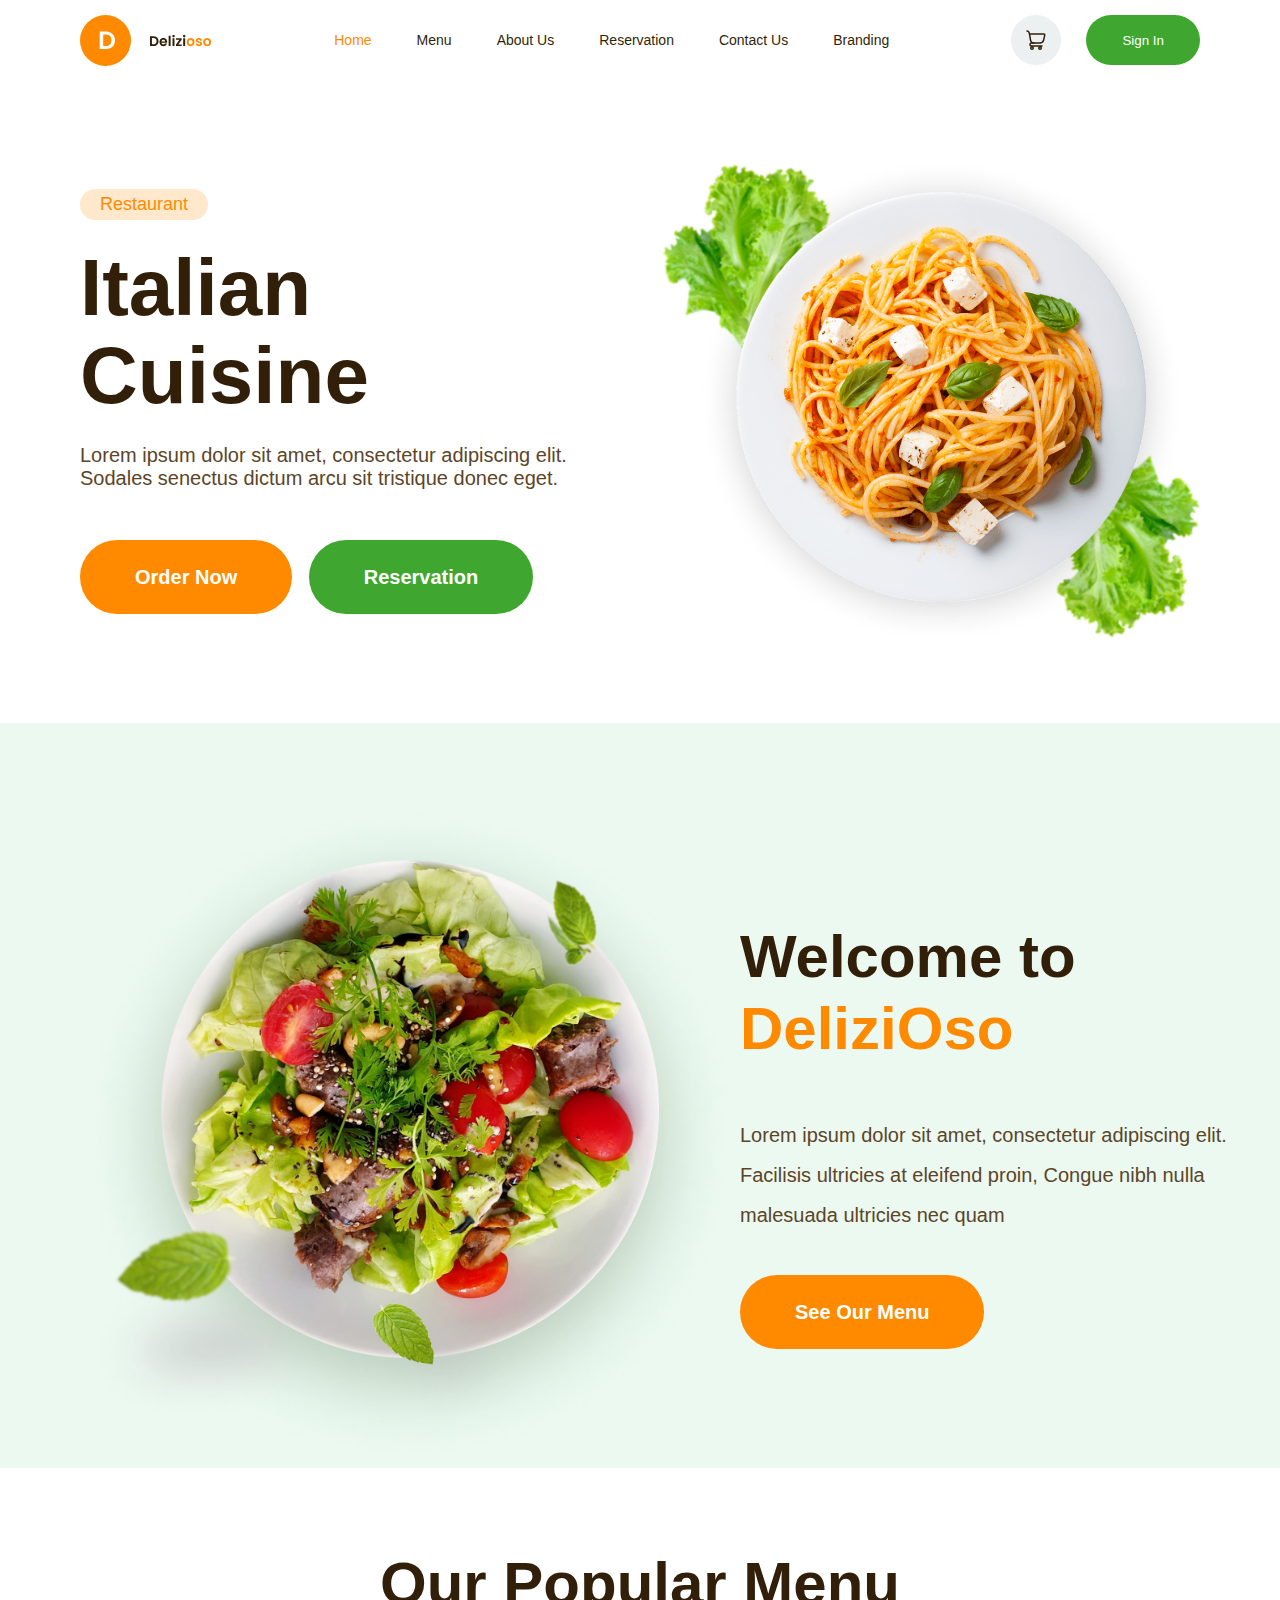
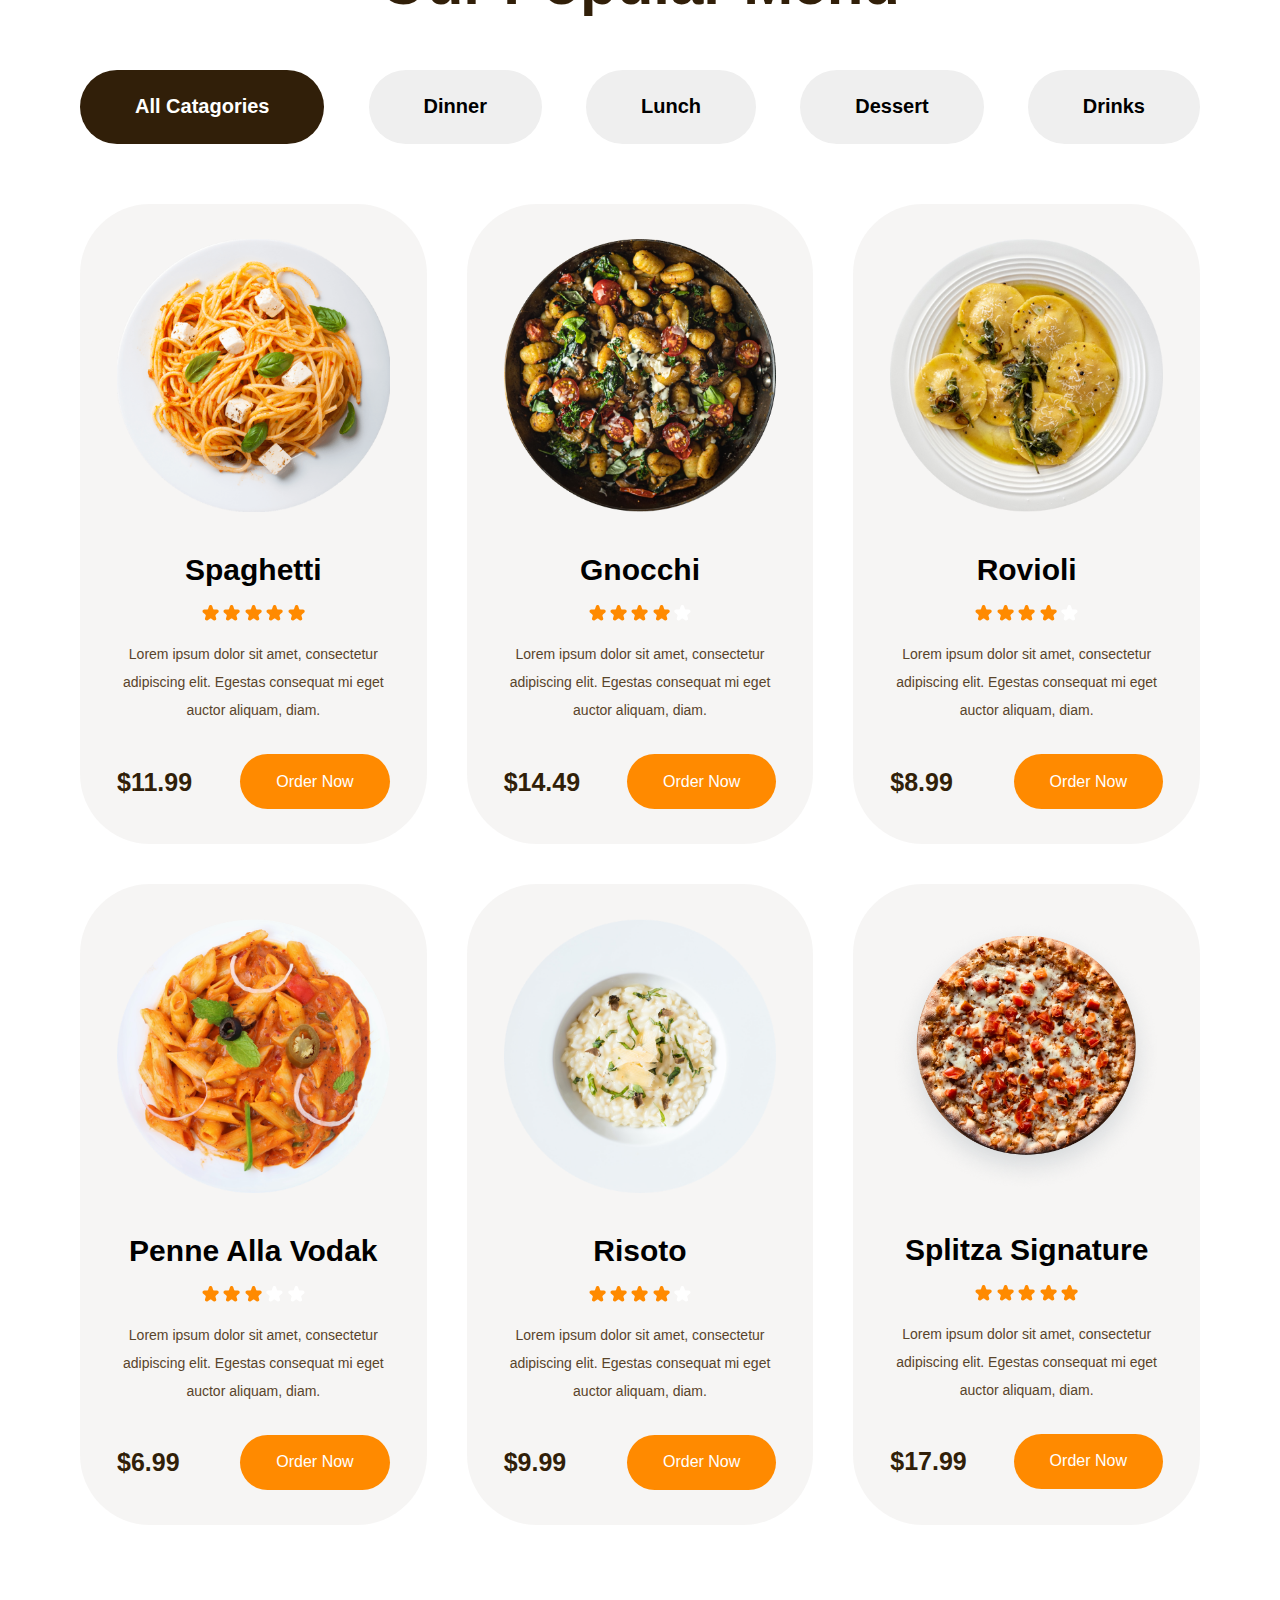
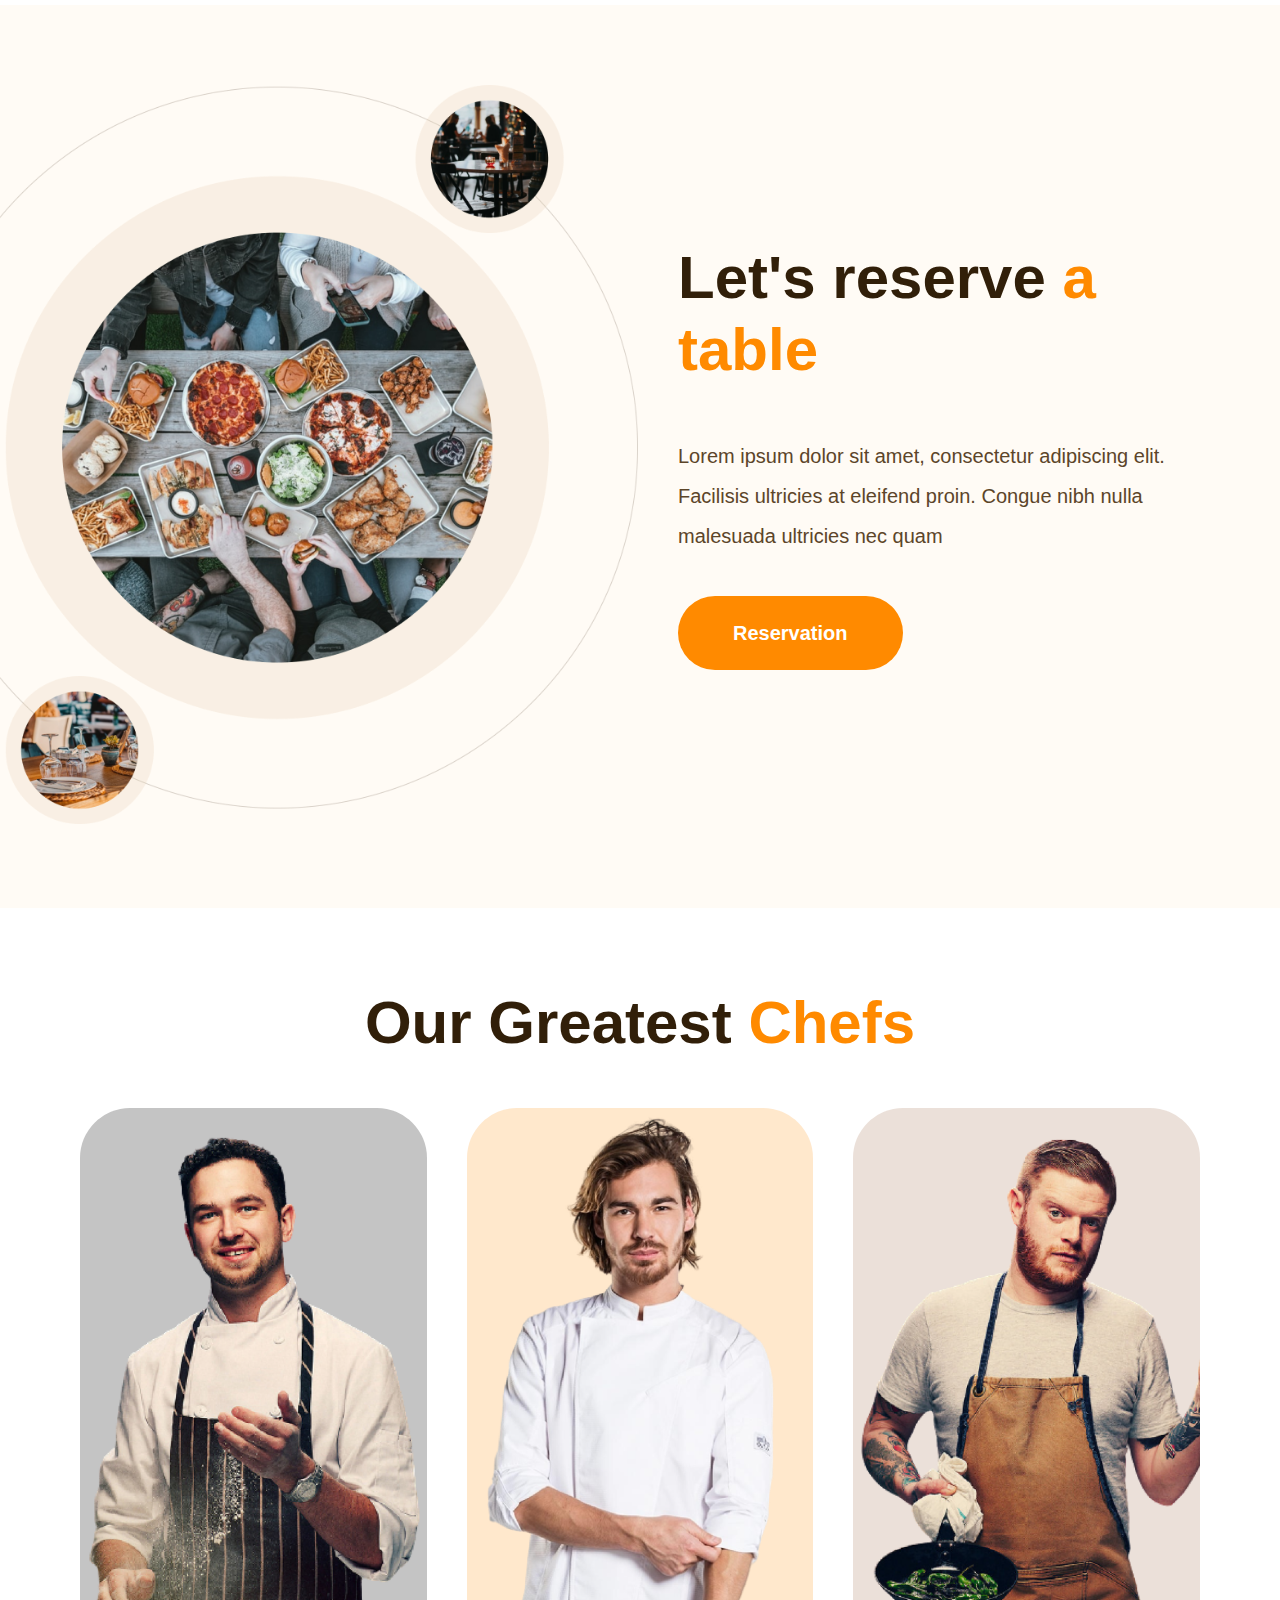
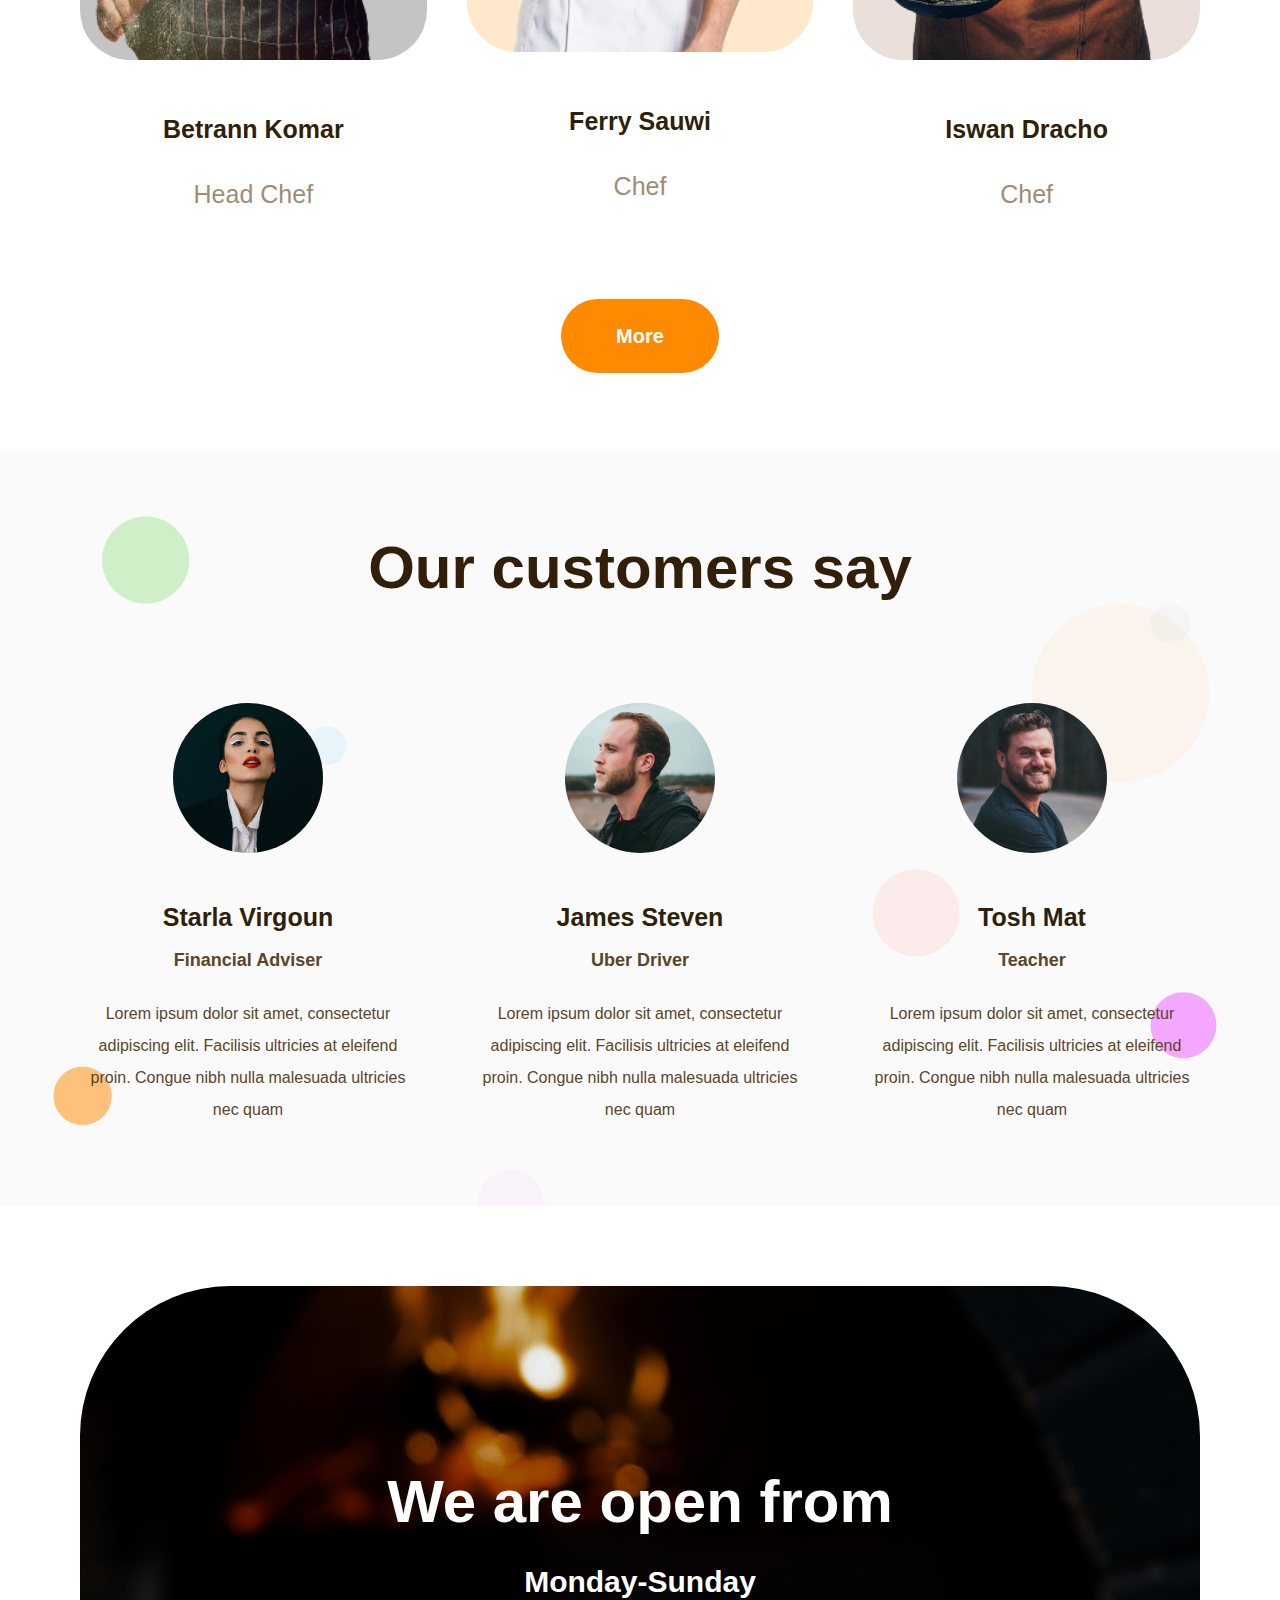
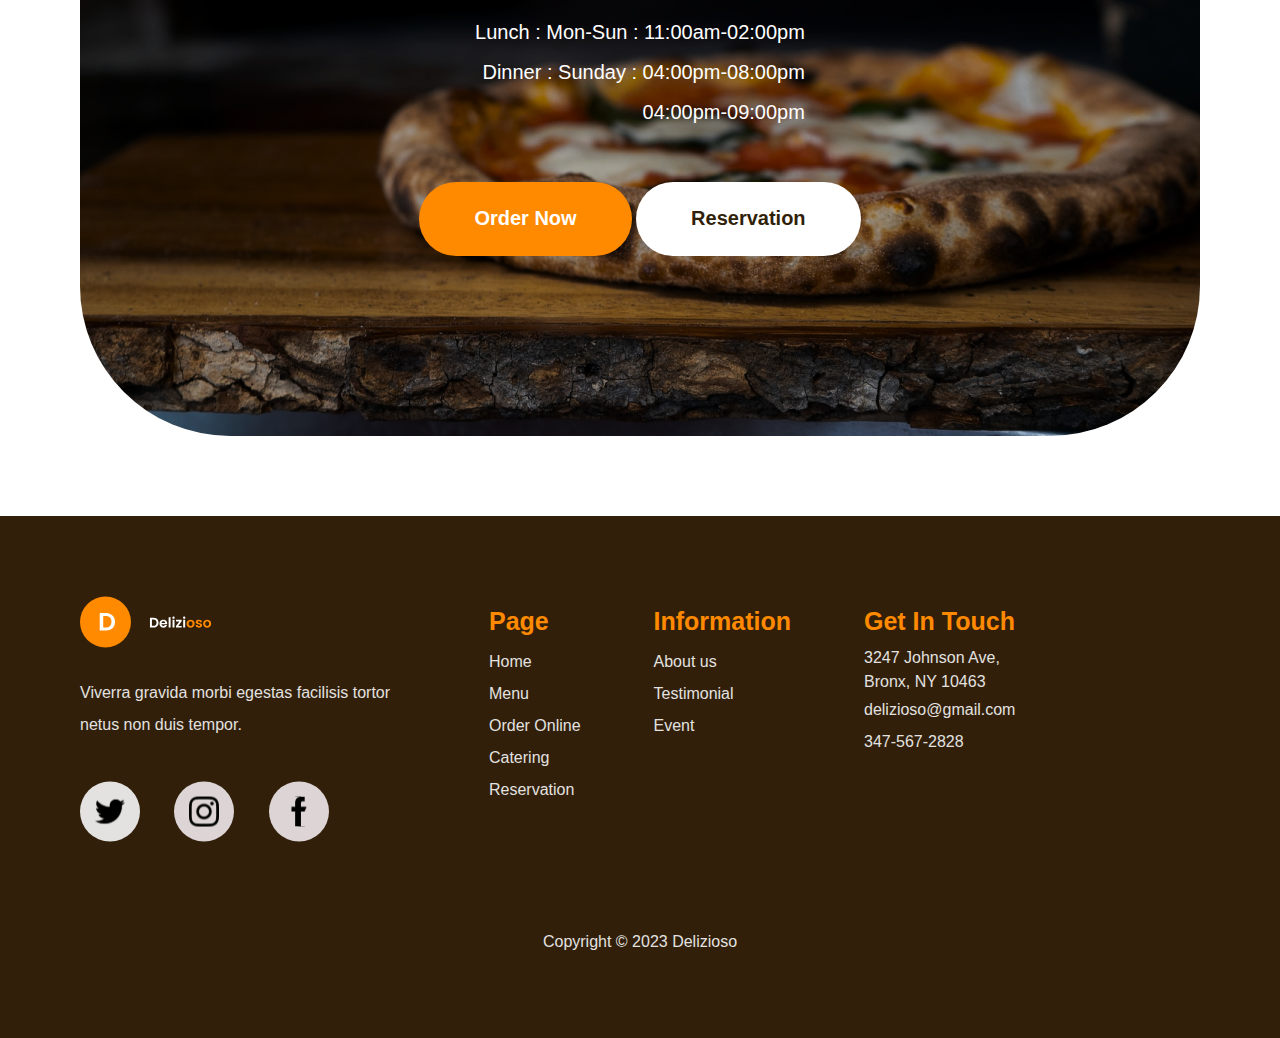
==== commit 4b62be38: "Finish Button refactoring" ====
--- a/index.html
+++ b/index.html
@@ -28,7 +28,7 @@
                     <figure>
                         <img src="./assets/cart.svg" alt="Shopping Cart" />
                     </figure>
-                    <button class="btn-small-green">Sign In</button>
+                    <button class="btn btn-sm btn-green">Sign In</button>
                 </div>
             </nav>
         </header>
@@ -42,8 +42,10 @@
                         Sodales senectus dictum arcu sit tristique donec eget.
                     </p>
                     <div class="hero-section__cta">
-                        <button class="btn-large-orange">Order Now</button>
-                        <button class="btn-large-green">Reservation</button>
+                        <button class="btn btn-lg btn-orange">Order Now</button>
+                        <button class="btn btn-lg btn-green">
+                            Reservation
+                        </button>
                     </div>
                 </div>
 
@@ -69,7 +71,7 @@
                         Facilisis ultricies at eleifend proin, Congue nibh nulla
                         malesuada ultricies nec quam
                     </p>
-                    <button class="btn-large-orange">See Our Menu</button>
+                    <button class="btn btn-lg btn-orange">See Our Menu</button>
                 </div>
             </div>
         </section>
@@ -77,11 +79,11 @@
             <div class="menu-section__container">
                 <h2>Our Popular Menu</h2>
                 <div class="menu-section__filters">
-                    <button class="btn-large-black">All Catagories</button>
-                    <button class="btn-large-grey">Dinner</button>
-                    <button class="btn-large-grey">Lunch</button>
-                    <button class="btn-large-grey">Dessert</button>
-                    <button class="btn-large-grey">Drinks</button>
+                    <button class="btn btn-lg btn-black">All Catagories</button>
+                    <button class="btn btn-lg btn-grey">Dinner</button>
+                    <button class="btn btn-lg btn-grey">Lunch</button>
+                    <button class="btn btn-lg btn-grey">Dessert</button>
+                    <button class="btn btn-lg btn-grey">Drinks</button>
                 </div>
                 <div class="menu-section__meals">
                     <div class="card">
@@ -105,7 +107,9 @@
                         </p>
                         <div class="card__footer">
                             <span class="menu-section__price">$11.99</span>
-                            <button class="btn-md-orange">Order Now</button>
+                            <button class="btn btn-md btn-orange">
+                                Order Now
+                            </button>
                         </div>
                     </div>
                     <div class="card">
@@ -129,7 +133,9 @@
                         </p>
                         <div class="card__footer">
                             <span class="menu-section__price">$14.49</span>
-                            <button class="btn-md-orange">Order Now</button>
+                            <button class="btn btn-md btn-orange">
+                                Order Now
+                            </button>
                         </div>
                     </div>
                     <div class="card">
@@ -153,7 +159,9 @@
                         </p>
                         <div class="card__footer">
                             <span class="menu-section__price">$8.99</span>
-                            <button class="btn-md-orange">Order Now</button>
+                            <button class="btn btn-md btn-orange">
+                                Order Now
+                            </button>
                         </div>
                     </div>
                     <div class="card">
@@ -177,7 +185,9 @@
                         </p>
                         <div class="card__footer">
                             <span class="menu-section__price">$6.99</span>
-                            <button class="btn-md-orange">Order Now</button>
+                            <button class="btn btn-md btn-orange">
+                                Order Now
+                            </button>
                         </div>
                     </div>
                     <div class="card">
@@ -201,7 +211,9 @@
                         </p>
                         <div class="card__footer">
                             <span class="menu-section__price">$9.99</span>
-                            <button class="btn-md-orange">Order Now</button>
+                            <button class="btn btn-md btn-orange">
+                                Order Now
+                            </button>
                         </div>
                     </div>
                     <div class="card">
@@ -225,7 +237,9 @@
                         </p>
                         <div class="card__footer">
                             <span class="menu-section__price">$17.99</span>
-                            <button class="btn-md-orange">Order Now</button>
+                            <button class="btn btn-md btn-orange">
+                                Order Now
+                            </button>
                         </div>
                     </div>
                 </div>
@@ -247,7 +261,7 @@
                         Facilisis ultricies at eleifend proin. Congue nibh nulla
                         malesuada ultricies nec quam
                     </p>
-                    <button class="btn-large-orange">Reservation</button>
+                    <button class="btn btn-lg btn-orange">Reservation</button>
                 </div>
             </div>
         </section>
@@ -273,7 +287,7 @@
                         <p>Chef</p>
                     </div>
                 </div>
-                <button class="btn-large-orange">More</button>
+                <button class="btn btn-lg btn-orange">More</button>
             </div>
         </section>
         <section id="testimonials-section">
@@ -329,8 +343,10 @@
                             <p>Dinner : Sunday : 04:00pm-08:00pm</p>
                             <p>04:00pm-09:00pm</p>
                         </div>
-                        <button class="btn-large-orange">Order Now</button>
-                        <button class="btn-large-white">Reservation</button>
+                        <button class="btn btn-lg btn-orange">Order Now</button>
+                        <button class="btn btn-lg btn-white">
+                            Reservation
+                        </button>
                     </div>
                 </div>
             </div>
--- a/base.css
+++ b/base.css
@@ -16,7 +16,7 @@
     text-decoration: none;
 }
 
-.btn-small-green {
+/*.btn-small-green {
     height: 50px;
     color: #ffffff;
     background-color: #3fa72f;
@@ -103,4 +103,59 @@
     padding-right: 55px;
     padding-left: 55px;
     cursor: pointer;
+} */
 
+.btn {
+    border: none;
+    cursor: pointer;
+}
+
+.btn-sm {
+    height: 50px;
+    border-radius: 133px;
+    padding-left: 36px;
+    padding-right: 36px;
+}
+
+.btn-md {
+    height: 55px;
+    font-size: 16px;
+    font-weight: 400;
+    border-radius: 162px;
+    padding-right: 36px;
+    padding-left: 36px;
+}
+
+.btn-lg {
+    height: 74px;
+    font-size: 20px;
+    font-weight: 600;
+    border-radius: 162px;
+    padding-right: 55px;
+    padding-left: 55px;
+}
+
+.btn-green {
+    color: #ffffff;
+    background-color: #3fa72f;
+}
+
+.btn-orange {
+    color: #ffffff;
+    background-color: #ff8a00;
+}
+
+.btn-black {
+    color: #ffffff;
+    background-color: #311f09;
+}
+
+.btn-gray {
+    color: #311f09;
+    background-color: #ecf0f1;
+}
+
+.btn-white {
+    color: #311f09;
+    background-color: #ffffff;
+}
